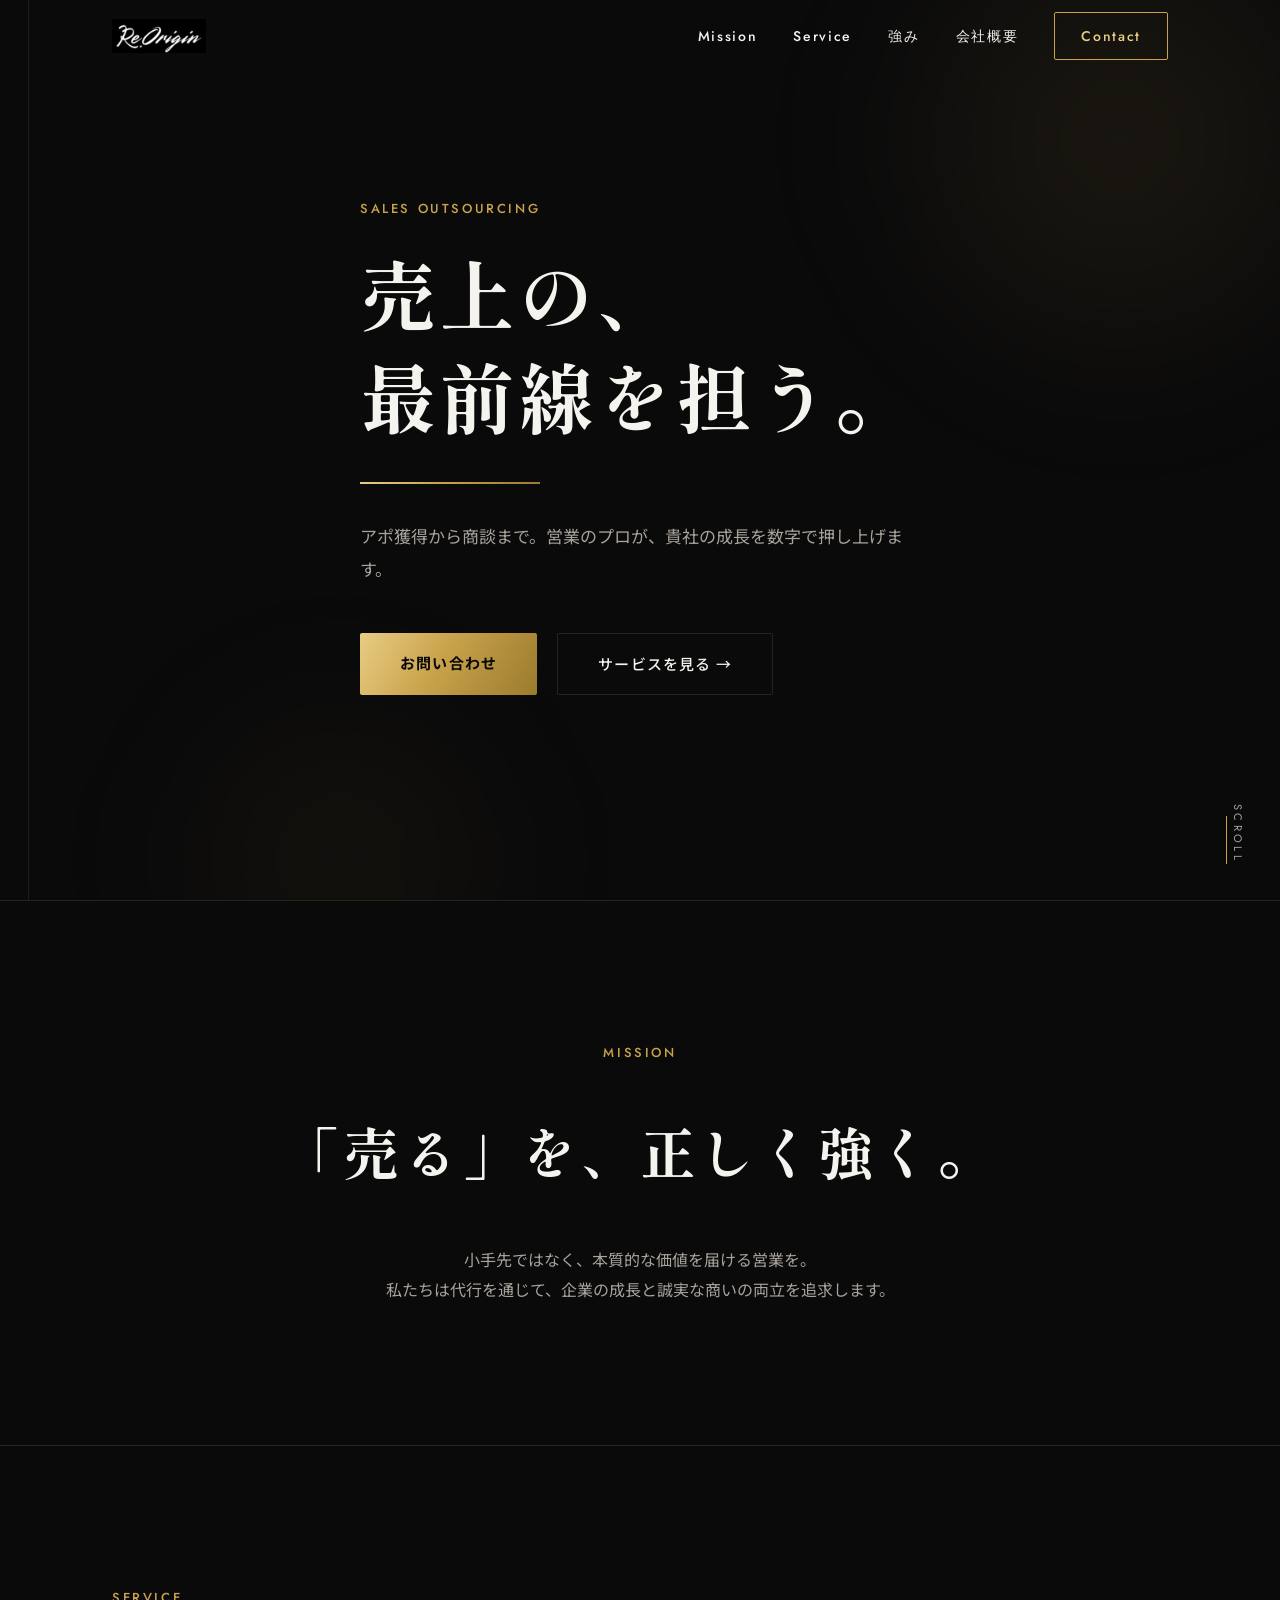
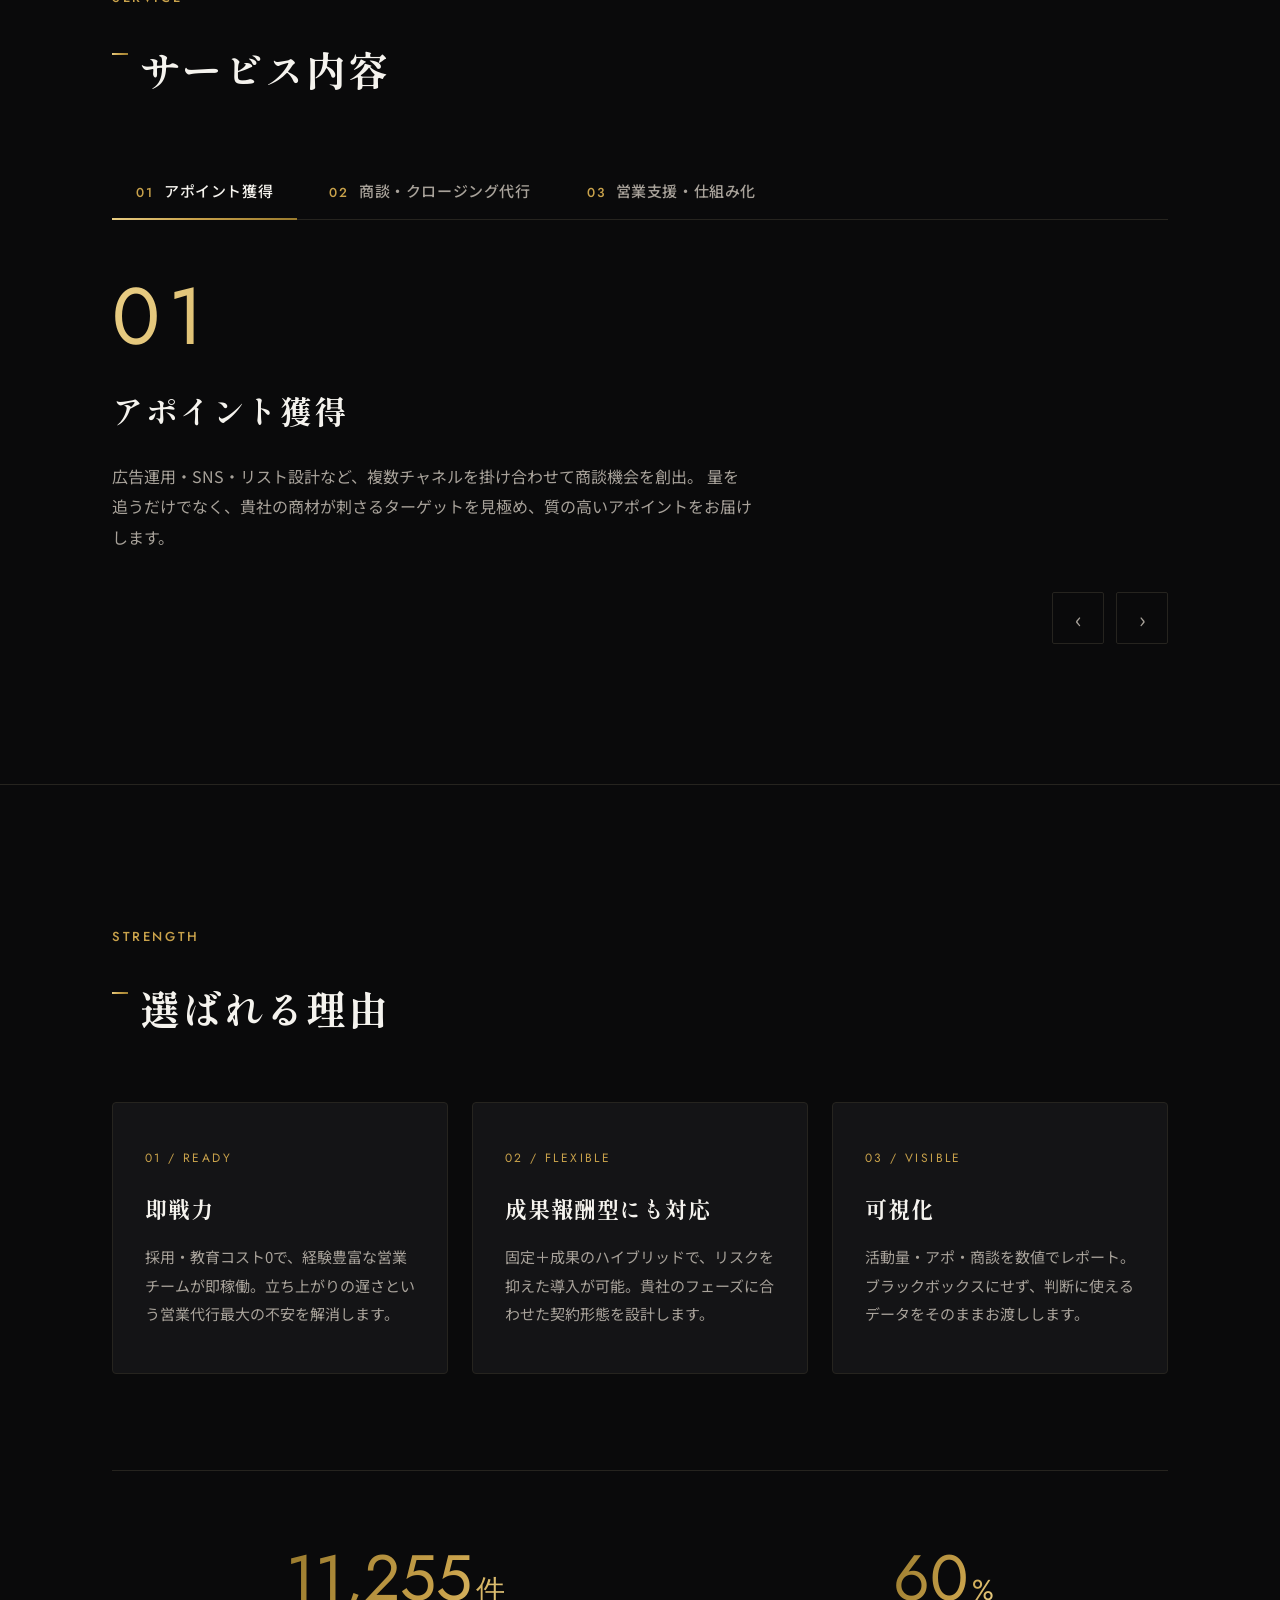
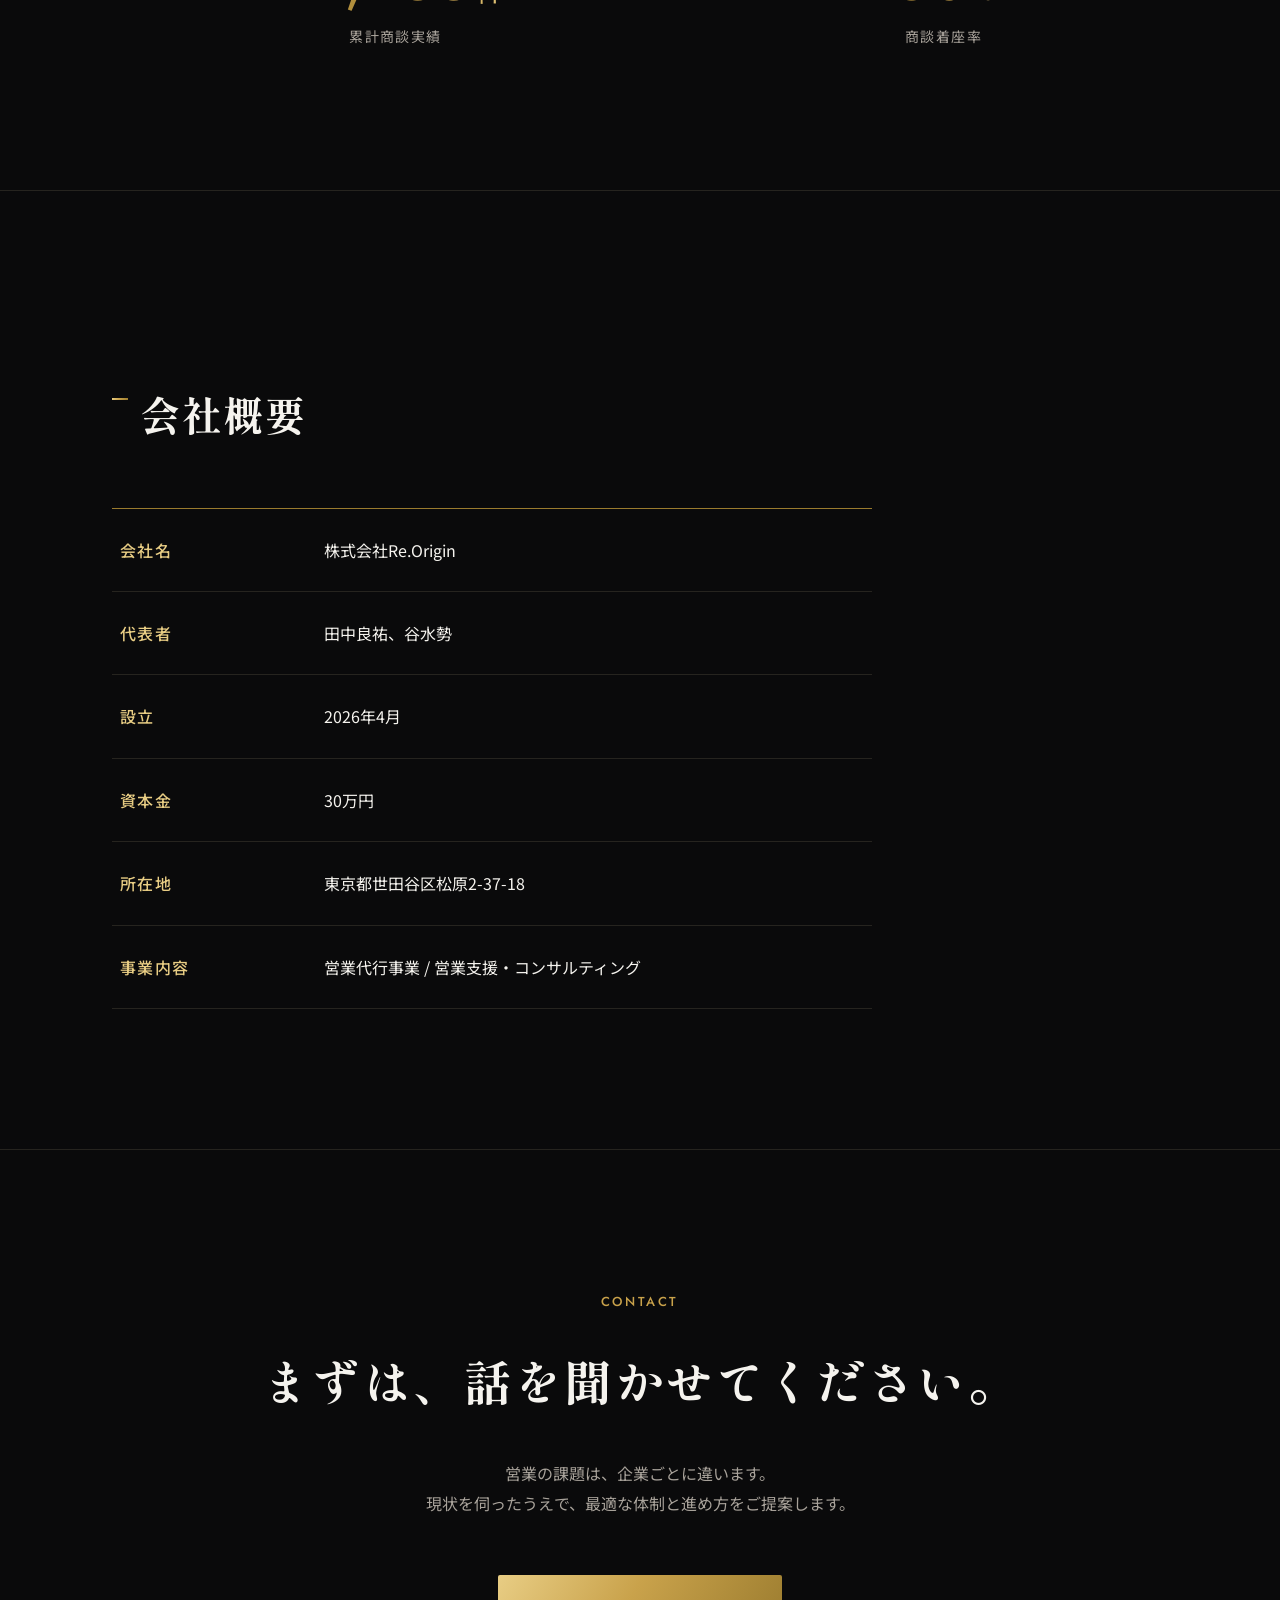
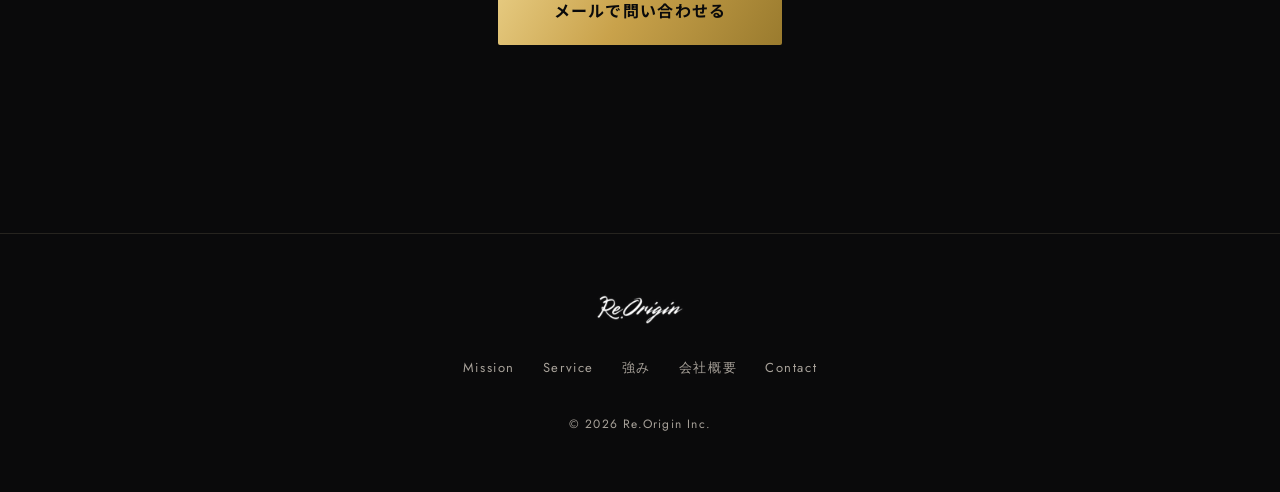
==== index.html @ ec2e5b84 "株式会社Re.Origin コーポレートサイト初回公開 Co-Authored-By: Claude Fable 5 <noreply@anthropic.com>" ====
<!DOCTYPE html>
<html lang="ja">
<head>
  <meta charset="UTF-8">
  <meta name="viewport" content="width=device-width, initial-scale=1.0">
  <title>株式会社Re.Origin｜営業代行・営業支援</title>
  <meta name="description" content="アポ獲得から商談・クロージングまで。営業のプロが貴社の成長を数字で押し上げる営業代行・営業支援サービス。株式会社Re.Origin。">

  <!-- OGP -->
  <meta property="og:type" content="website">
  <meta property="og:title" content="株式会社Re.Origin｜営業代行・営業支援">
  <meta property="og:description" content="アポ獲得から商談・クロージングまで。営業のプロが、貴社の成長を数字で押し上げます。">
  <meta property="og:image" content="assets/ogp.jpg">
  <meta property="og:url" content="https://k1999s1209-rgb.github.io/reorigin-site/">
  <meta name="twitter:card" content="summary_large_image">

  <!-- Google Fonts -->
  <link rel="preconnect" href="https://fonts.googleapis.com">
  <link rel="preconnect" href="https://fonts.gstatic.com" crossorigin>
  <link href="https://fonts.googleapis.com/css2?family=Shippori+Mincho+B1:wght@600;700&family=Noto+Sans+JP:wght@400;500;700&family=Jost:wght@400;500&display=swap" rel="stylesheet">

  <link rel="stylesheet" href="css/style.css">
</head>
<body>

  <!-- シグネチャー：スクロール進捗で伸びるゴールドの縦ライン -->
  <div class="signature-line" aria-hidden="true"><span id="signatureProgress"></span></div>

  <!-- ============ 固定ナビ ============ -->
  <header class="site-nav" id="siteNav">
    <div class="nav-inner">
      <a href="#hero" class="nav-logo">
        <img src="assets/logo.png" alt="株式会社Re.Origin" width="238" height="86">
      </a>

      <nav class="nav-links" id="navLinks" aria-label="メインナビゲーション">
        <a href="#mission">Mission</a>
        <a href="#service">Service</a>
        <a href="#strength">強み</a>
        <a href="#company">会社概要</a>
        <a href="#contact" class="nav-cta">Contact</a>
      </nav>

      <button class="nav-toggle" id="navToggle" aria-label="メニューを開く" aria-expanded="false" aria-controls="navLinks">
        <span></span><span></span><span></span>
      </button>
    </div>
  </header>

  <main>
    <!-- ============ 6-1. ヒーロー ============ -->
    <section class="hero" id="hero">
      <div class="container">
        <p class="eyebrow hero-eyebrow">SALES OUTSOURCING</p>
        <h1 class="hero-title">
          <span class="hero-line"><span>売上の、</span></span>
          <span class="hero-line"><span>最前線を担う。</span></span>
        </h1>
        <div class="hero-underline" aria-hidden="true"></div>
        <p class="hero-sub">アポ獲得から商談まで。営業のプロが、貴社の成長を数字で押し上げます。</p>
        <div class="hero-cta">
          <a href="#contact" class="btn btn-gold">お問い合わせ</a>
          <a href="#service" class="btn btn-ghost">サービスを見る <span class="arrow">→</span></a>
        </div>
      </div>
      <div class="hero-scroll" aria-hidden="true"><span>SCROLL</span></div>
    </section>

    <!-- ============ 6-2. ミッション / ビジョン ============ -->
    <section class="mission section" id="mission">
      <div class="container">
        <p class="eyebrow reveal">MISSION</p>
        <h2 class="mission-statement reveal">「売る」を、正しく強く。</h2>
        <p class="mission-body reveal">
          小手先ではなく、本質的な価値を届ける営業を。<br>
          私たちは代行を通じて、企業の成長と誠実な商いの両立を追求します。
        </p>
      </div>
    </section>

    <!-- ============ 6-3. サービス（クリックスライダー） ============ -->
    <section class="service section" id="service">
      <div class="container">
        <p class="eyebrow reveal">SERVICE</p>
        <h2 class="section-title reveal">サービス内容</h2>

        <div class="slider reveal" id="serviceSlider" tabindex="0" aria-roledescription="carousel" aria-label="サービス一覧">
          <div class="slider-tabs" role="tablist">
            <button class="slider-tab is-active" role="tab" aria-selected="true" data-index="0" id="tab-0" aria-controls="slide-0">
              <span class="tab-num">01</span>アポイント獲得
            </button>
            <button class="slider-tab" role="tab" aria-selected="false" data-index="1" id="tab-1" aria-controls="slide-1">
              <span class="tab-num">02</span>商談・クロージング代行
            </button>
            <button class="slider-tab" role="tab" aria-selected="false" data-index="2" id="tab-2" aria-controls="slide-2">
              <span class="tab-num">03</span>営業支援・仕組み化
            </button>
            <span class="tab-indicator" id="tabIndicator" aria-hidden="true"></span>
          </div>

          <div class="slider-viewport">
            <article class="slide is-active" id="slide-0" role="tabpanel" aria-labelledby="tab-0" data-index="0">
              <p class="slide-num">01</p>
              <h3 class="slide-title">アポイント獲得</h3>
              <p class="slide-body">
                広告運用・SNS・リスト設計など、複数チャネルを掛け合わせて商談機会を創出。
                量を追うだけでなく、貴社の商材が刺さるターゲットを見極め、質の高いアポイントをお届けします。
              </p>
            </article>
            <article class="slide" id="slide-1" role="tabpanel" aria-labelledby="tab-1" data-index="1" hidden>
              <p class="slide-num">02</p>
              <h3 class="slide-title">商談・クロージング代行</h3>
              <p class="slide-body">
                経験豊富な営業が商談の場に立ち、受注まで伴走。
                初回商談から見積・条件交渉・クロージングまで、貴社の看板を背負う覚悟で成果に責任を持ちます。
              </p>
            </article>
            <article class="slide" id="slide-2" role="tabpanel" aria-labelledby="tab-2" data-index="2" hidden>
              <p class="slide-num">03</p>
              <h3 class="slide-title">営業支援・仕組み化</h3>
              <p class="slide-body">
                トークスクリプト・SFA/CRM設計・営業育成まで支援。
                「代行して終わり」ではなく、勝てる営業を貴社の中に残す。仕組み化と内製化までを設計します。
              </p>
            </article>
          </div>

          <div class="slider-arrows">
            <button class="slider-arrow" id="prevSlide" aria-label="前のサービスへ">‹</button>
            <button class="slider-arrow" id="nextSlide" aria-label="次のサービスへ">›</button>
          </div>
        </div>
      </div>
    </section>

    <!-- ============ 6-4. 強み・特徴 ============ -->
    <section class="strength section" id="strength">
      <div class="container">
        <p class="eyebrow reveal">STRENGTH</p>
        <h2 class="section-title reveal">選ばれる理由</h2>

        <div class="strength-cards">
          <article class="strength-card reveal">
            <p class="card-label">01 / READY</p>
            <h3 class="card-title">即戦力</h3>
            <p class="card-body">採用・教育コスト0で、経験豊富な営業チームが即稼働。立ち上がりの遅さという営業代行最大の不安を解消します。</p>
          </article>
          <article class="strength-card reveal">
            <p class="card-label">02 / FLEXIBLE</p>
            <h3 class="card-title">成果報酬型にも対応</h3>
            <p class="card-body">固定＋成果のハイブリッドで、リスクを抑えた導入が可能。貴社のフェーズに合わせた契約形態を設計します。</p>
          </article>
          <article class="strength-card reveal">
            <p class="card-label">03 / VISIBLE</p>
            <h3 class="card-title">可視化</h3>
            <p class="card-body">活動量・アポ・商談を数値でレポート。ブラックボックスにせず、判断に使えるデータをそのままお渡しします。</p>
          </article>
        </div>

        <div class="strength-stats reveal">
          <div class="stat">
            <p class="stat-num"><span class="count" data-count="12000">0</span><span class="stat-unit">件</span></p>
            <p class="stat-label">累計商談実績</p>
          </div>
          <div class="stat">
            <p class="stat-num"><span class="count" data-count="64">0</span><span class="stat-unit">%</span></p>
            <p class="stat-label">商談着座率</p>
          </div>
        </div>
      </div>
    </section>

    <!-- ============ 6-5. 会社概要 ============ -->
    <section class="company section" id="company">
      <div class="container">
        <p class="eyebrow reveal">COMPANY</p>
        <h2 class="section-title reveal">会社概要</h2>

        <dl class="company-table reveal">
          <div class="company-row"><dt>会社名</dt><dd>株式会社Re.Origin</dd></div>
          <div class="company-row"><dt>代表者</dt><dd>田中良祐、谷水勢</dd></div>
          <div class="company-row"><dt>設立</dt><dd>2026年4月</dd></div>
          <div class="company-row"><dt>資本金</dt><dd>30万円</dd></div>
          <div class="company-row"><dt>所在地</dt><dd>東京都世田谷区松原2-37-18</dd></div>
          <div class="company-row"><dt>事業内容</dt><dd>営業代行事業 / 営業支援・コンサルティング</dd></div>
        </dl>
      </div>
    </section>

    <!-- ============ 6-6. お問い合わせ ============ -->
    <section class="contact section" id="contact">
      <div class="container">
        <p class="eyebrow reveal">CONTACT</p>
        <h2 class="contact-title reveal">まずは、話を聞かせてください。</h2>
        <p class="contact-body reveal">
          営業の課題は、企業ごとに違います。<br>
          現状を伺ったうえで、最適な体制と進め方をご提案します。
        </p>
        <div class="contact-cta reveal">
          <a href="mailto:【info@example.com】" class="btn btn-gold btn-large">メールで問い合わせる</a>
        </div>
      </div>
    </section>
  </main>

  <!-- ============ 6-7. フッター ============ -->
  <footer class="site-footer">
    <div class="container footer-inner">
      <p class="footer-logo">
        <img src="assets/logo.png" alt="株式会社Re.Origin" width="238" height="86">
      </p>
      <nav class="footer-links" aria-label="フッターナビゲーション">
        <a href="#mission">Mission</a>
        <a href="#service">Service</a>
        <a href="#strength">強み</a>
        <a href="#company">会社概要</a>
        <a href="#contact">Contact</a>
      </nav>
      <p class="footer-copy">© 2026 Re.Origin Inc.</p>
    </div>
  </footer>

  <script src="js/script.js"></script>
</body>
</html>
---- css/style.css ----
/* =============================================
   営業代行会社 コーポレートサイト
   ブラック × ゴールド（高級・信頼）
   ============================================= */

/* ---------- デザイントークン ---------- */
:root{
  --bg:        #0A0A0B;  /* 基調の黒（やや暖色） */
  --surface:   #141416;  /* カード・セクション差 */
  --line:      #26241F;  /* 罫線・境界 */
  --gold:      #C9A24B;  /* 主役のゴールド（真鍮寄り） */
  --gold-hi:   #E8CD84;  /* ハイライト */
  --gold-deep: #9A7B2E;  /* 陰・グラデ下端 */
  --text:      #F5F3EE;  /* 本文（暖色オフホワイト） */
  --muted:     #A8A29A;  /* 補足テキスト */
  --gold-grad: linear-gradient(120deg,#E8CD84,#C9A24B 45%,#9A7B2E);

  --font-serif: "Shippori Mincho B1", serif;
  --font-sans:  "Noto Sans JP", sans-serif;
  --font-en:    "Jost", sans-serif;

  --container: 1120px;
  --nav-height: 72px;
}

/* ---------- リセット / ベース ---------- */
*,
*::before,
*::after{ box-sizing: border-box; margin: 0; padding: 0; }

html{ scroll-behavior: smooth; scroll-padding-top: var(--nav-height); }

body{
  background: var(--bg);
  color: var(--text);
  font-family: var(--font-sans);
  font-size: 16px;
  line-height: 1.9;
  -webkit-font-smoothing: antialiased;
  overflow-x: hidden;
}

img{ max-width: 100%; display: block; }
a{ color: inherit; text-decoration: none; }
button{ font: inherit; color: inherit; background: none; border: none; cursor: pointer; }

:focus-visible{
  outline: 2px solid var(--gold-hi);
  outline-offset: 3px;
}

.container{
  max-width: var(--container);
  margin: 0 auto;
  padding: 0 32px;
}

.section{ padding: 140px 0; }

/* ---------- 共通パーツ ---------- */
.eyebrow{
  font-family: var(--font-en);
  font-weight: 500;
  font-size: 13px;
  letter-spacing: 0.2em;
  text-transform: uppercase;
  color: var(--gold);
  margin-bottom: 20px;
}

.section-title{
  font-family: var(--font-serif);
  font-weight: 700;
  font-size: clamp(28px, 4vw, 40px);
  letter-spacing: 0.04em;
  margin-bottom: 56px;
  position: relative;
  padding-left: 28px;
}
.section-title::before{
  content: "";
  position: absolute;
  left: 0;
  top: 0.55em;
  width: 16px;
  height: 2px;
  background: var(--gold-grad);
  transform: scaleX(0);
  transform-origin: left;
  transition: transform .7s cubic-bezier(.22,.8,.3,1) .35s;
}
.section-title.in-view::before{ transform: scaleX(1); }

.btn{
  display: inline-block;
  font-family: var(--font-sans);
  font-weight: 500;
  font-size: 15px;
  letter-spacing: 0.08em;
  padding: 16px 40px;
  border-radius: 2px;
  transition: opacity .3s ease, box-shadow .3s ease, background-color .3s ease, color .3s ease;
  min-height: 44px;
}
.btn-gold{
  background: var(--gold-grad);
  color: #0A0A0B;
  font-weight: 700;
  position: relative;
  overflow: hidden;
}
.btn-gold:hover{
  box-shadow: 0 0 24px rgba(201,162,75,.35);
}
/* ホバーで光が走るシーン（sheen） */
.btn-gold::after{
  content: "";
  position: absolute;
  top: 0;
  left: -70%;
  width: 45%;
  height: 100%;
  background: linear-gradient(100deg, transparent, rgba(255,255,255,.5), transparent);
  transform: skewX(-20deg);
  transition: left .55s ease;
}
.btn-gold:hover::after{ left: 130%; }
.btn-ghost{
  border: 1px solid var(--line);
  color: var(--text);
  position: relative;
}
.btn-ghost:hover{
  border-color: var(--gold);
  color: var(--gold-hi);
}
.btn-ghost .arrow{
  display: inline-block;
  transition: transform .3s ease;
}
.btn-ghost:hover .arrow{ transform: translateX(4px); }
.btn-large{ padding: 20px 56px; font-size: 16px; }

/* ---------- シグネチャー縦ライン ---------- */
.signature-line{
  position: fixed;
  top: 0;
  left: 28px;
  width: 1px;
  height: 100vh;
  background: rgba(201,162,75,.12);
  z-index: 50;
  pointer-events: none;
}
.signature-line span{
  display: block;
  width: 100%;
  height: 100%;
  background: var(--gold-grad);
  transform-origin: top;
  transform: scaleY(0);
}

/* ---------- 固定ナビ ---------- */
.site-nav{
  position: fixed;
  top: 0;
  left: 0;
  right: 0;
  z-index: 100;
  transition: background-color .35s ease, backdrop-filter .35s ease, border-color .35s ease;
  border-bottom: 1px solid transparent;
}
.site-nav.is-scrolled{
  background: rgba(10,10,11,.82);
  -webkit-backdrop-filter: blur(12px);
  backdrop-filter: blur(12px);
  border-bottom-color: var(--line);
}
.nav-inner{
  max-width: var(--container);
  margin: 0 auto;
  padding: 0 32px;
  height: var(--nav-height);
  display: flex;
  align-items: center;
  justify-content: space-between;
}
.nav-logo{
  display: flex;
  align-items: center;
}
/* ロゴ画像（黒文字×白地）を反転し、黒地に白ロゴとして溶け込ませる */
.nav-logo img,
.footer-logo img{
  height: 34px;
  width: auto;
  filter: invert(1);
  mix-blend-mode: screen;
  transition: opacity .3s ease;
}
.nav-logo:hover img{ opacity: .8; }
.nav-links{
  display: flex;
  align-items: center;
  gap: 36px;
}
.nav-links a{
  font-family: var(--font-en);
  font-weight: 500;
  font-size: 14px;
  letter-spacing: 0.12em;
  position: relative;
  padding: 6px 0;
}
.nav-links a:not(.nav-cta)::after{
  content: "";
  position: absolute;
  left: 0;
  bottom: 0;
  width: 100%;
  height: 1px;
  background: var(--gold-grad);
  transform: scaleX(0);
  transform-origin: left;
  transition: transform .3s ease;
}
.nav-links a:not(.nav-cta):hover::after{ transform: scaleX(1); }
.nav-cta{
  border: 1px solid var(--gold);
  color: var(--gold-hi);
  padding: 10px 26px !important;
  border-radius: 2px;
  transition: background-color .3s ease, color .3s ease;
}
.nav-cta:hover{
  background: var(--gold);
  color: #0A0A0B;
}

/* ハンバーガー */
.nav-toggle{
  display: none;
  flex-direction: column;
  justify-content: center;
  gap: 6px;
  width: 44px;
  height: 44px;
  padding: 10px;
}
.nav-toggle span{
  display: block;
  width: 100%;
  height: 1.5px;
  background: var(--text);
  transition: transform .3s ease, opacity .3s ease;
}
.nav-toggle.is-open span:nth-child(1){ transform: translateY(7.5px) rotate(45deg); }
.nav-toggle.is-open span:nth-child(2){ opacity: 0; }
.nav-toggle.is-open span:nth-child(3){ transform: translateY(-7.5px) rotate(-45deg); }

/* ---------- ヒーロー ---------- */
.hero{
  min-height: 100vh;
  display: flex;
  align-items: center;
  position: relative;
  padding: var(--nav-height) 0 80px;
  overflow: hidden;
}
/* 背景にゆっくり漂うゴールドの光暈（アンビエント） */
.hero::before,
.hero::after{
  content: "";
  position: absolute;
  border-radius: 50%;
  pointer-events: none;
  filter: blur(60px);
}
.hero::before{
  width: 640px;
  height: 640px;
  top: -180px;
  right: -160px;
  background: radial-gradient(circle, rgba(201,162,75,.10), transparent 65%);
  animation: driftA 16s ease-in-out infinite alternate;
}
.hero::after{
  width: 480px;
  height: 480px;
  bottom: -200px;
  left: 8%;
  background: radial-gradient(circle, rgba(154,123,46,.08), transparent 65%);
  animation: driftB 20s ease-in-out infinite alternate;
}
@keyframes driftA{
  from{ transform: translate(0, 0) scale(1); }
  to{ transform: translate(-90px, 70px) scale(1.15); }
}
@keyframes driftB{
  from{ transform: translate(0, 0) scale(1); }
  to{ transform: translate(70px, -50px) scale(1.1); }
}
.hero .container{ position: relative; z-index: 1; }
.hero-eyebrow{
  opacity: 0;
  animation: fadeUp .8s ease .2s forwards;
}
.hero-title{
  font-family: var(--font-serif);
  font-weight: 700;
  font-size: clamp(40px, 7.5vw, 76px);
  line-height: 1.35;
  letter-spacing: 0.04em;
}
.hero-line{
  display: block;
  overflow: hidden;
}
.hero-line span{
  display: block;
  transform: translateY(110%);
  animation: riseIn .9s cubic-bezier(.22,.8,.3,1) forwards;
}
.hero-line:nth-child(1) span{ animation-delay: .4s; }
.hero-line:nth-child(2) span{ animation-delay: .55s; }

.hero-underline{
  width: 180px;
  height: 2px;
  background: var(--gold-grad);
  margin: 36px 0;
  transform: scaleX(0);
  transform-origin: left;
  animation: drawLine 1s cubic-bezier(.22,.8,.3,1) 1.1s forwards;
}
.hero-sub{
  color: var(--muted);
  font-size: 17px;
  max-width: 560px;
  opacity: 0;
  animation: fadeUp .8s ease 1.3s forwards;
}
.hero-cta{
  display: flex;
  flex-wrap: wrap;
  gap: 20px;
  margin-top: 48px;
  opacity: 0;
  animation: fadeUp .8s ease 1.5s forwards;
}
.hero-scroll{
  position: absolute;
  bottom: 36px;
  right: 32px;
  font-family: var(--font-en);
  font-size: 11px;
  letter-spacing: 0.3em;
  color: var(--muted);
  writing-mode: vertical-rl;
}
.hero-scroll::after{
  content: "";
  display: block;
  width: 1px;
  height: 48px;
  background: var(--gold);
  margin: 12px auto 0;
  animation: scrollPulse 2s ease infinite;
}

@keyframes fadeUp{
  from{ opacity: 0; transform: translateY(20px); }
  to{ opacity: 1; transform: translateY(0); }
}
@keyframes riseIn{
  to{ transform: translateY(0); }
}
@keyframes drawLine{
  to{ transform: scaleX(1); }
}
@keyframes scrollPulse{
  0%{ transform: scaleY(0); transform-origin: top; }
  50%{ transform: scaleY(1); transform-origin: top; }
  51%{ transform-origin: bottom; }
  100%{ transform: scaleY(0); transform-origin: bottom; }
}

/* ---------- スクロールリビール ---------- */
.reveal{
  opacity: 0;
  transform: translateY(28px);
  transition: opacity .8s ease, transform .8s cubic-bezier(.22,.8,.3,1);
  transition-delay: var(--stagger, 0s);
}
.reveal.in-view{
  opacity: 1;
  transform: translateY(0);
}

/* ---------- ミッション ---------- */
.mission{
  border-top: 1px solid var(--line);
  text-align: center;
}
.mission .eyebrow{ margin-bottom: 32px; }
.mission-statement{
  font-family: var(--font-serif);
  font-weight: 700;
  font-size: clamp(32px, 5.5vw, 56px);
  letter-spacing: 0.06em;
  margin-bottom: 40px;
}
.mission-body{
  color: var(--muted);
  font-size: 16px;
  max-width: 640px;
  margin: 0 auto;
}

/* ---------- サービス（スライダー） ---------- */
.service{
  border-top: 1px solid var(--line);
}
.slider{ position: relative; }
.slider:focus-visible{ outline-offset: 8px; }

.slider-tabs{
  display: flex;
  gap: 8px;
  position: relative;
  border-bottom: 1px solid var(--line);
}
.slider-tab{
  font-family: var(--font-sans);
  font-weight: 500;
  font-size: 15px;
  letter-spacing: 0.04em;
  color: var(--muted);
  padding: 14px 24px;
  min-height: 44px;
  transition: color .3s ease;
  white-space: nowrap;
}
.slider-tab .tab-num{
  font-family: var(--font-en);
  font-size: 13px;
  letter-spacing: 0.15em;
  color: var(--gold);
  margin-right: 10px;
}
.slider-tab.is-active{ color: var(--text); }
.slider-tab:hover{ color: var(--gold-hi); }

.tab-indicator{
  position: absolute;
  bottom: -1px;
  left: 0;
  height: 2px;
  width: 100px;
  background: var(--gold-grad);
  transition: transform .4s cubic-bezier(.22,.8,.3,1), width .4s cubic-bezier(.22,.8,.3,1);
}

.slider-viewport{
  position: relative;
  overflow: hidden;
  margin-top: 56px;
  min-height: 260px;
}
.slide{
  position: absolute;
  inset: 0;
  opacity: 0;
  transform: translateX(40px);
  transition: opacity .4s ease, transform .4s ease;
  pointer-events: none;
}
.slide.is-active{
  position: relative;
  opacity: 1;
  transform: translateX(0);
  pointer-events: auto;
}
.slide.is-leaving-left{ transform: translateX(-40px); }

.slide-num{
  font-family: var(--font-en);
  font-size: clamp(48px, 8vw, 80px);
  font-weight: 400;
  letter-spacing: 0.1em;
  line-height: 1;
  background: var(--gold-grad);
  -webkit-background-clip: text;
  background-clip: text;
  -webkit-text-fill-color: transparent;
  color: transparent;
  margin-bottom: 24px;
}
.slide-title{
  font-family: var(--font-serif);
  font-weight: 700;
  font-size: clamp(24px, 3.4vw, 32px);
  letter-spacing: 0.05em;
  margin-bottom: 20px;
}
.slide-body{
  color: var(--muted);
  max-width: 640px;
}

.slider-arrows{
  display: flex;
  justify-content: flex-end;
  gap: 12px;
  margin-top: 40px;
}
.slider-arrow{
  width: 52px;
  height: 52px;
  border: 1px solid var(--line);
  border-radius: 2px;
  font-size: 22px;
  line-height: 1;
  color: var(--muted);
  transition: border-color .3s ease, color .3s ease, box-shadow .3s ease;
  display: flex;
  align-items: center;
  justify-content: center;
}
.slider-arrow:hover{
  border-color: var(--gold);
  color: var(--gold-hi);
  box-shadow: 0 0 16px rgba(201,162,75,.2);
}

/* ---------- 強み ---------- */
.strength{
  border-top: 1px solid var(--line);
}
.strength-cards{
  display: grid;
  grid-template-columns: repeat(3, 1fr);
  gap: 24px;
}
.strength-card{
  background: var(--surface);
  border: 1px solid var(--line);
  border-radius: 4px;
  padding: 44px 32px;
  position: relative;
  overflow: hidden;
  transition: border-color .4s ease, opacity .8s ease, transform .5s cubic-bezier(.22,.8,.3,1), box-shadow .5s ease;
}
.strength-card:hover{
  border-color: var(--gold-deep);
  transform: translateY(-6px);
  box-shadow: 0 16px 40px rgba(0,0,0,.45);
}
/* カーソルに追従するゴールドの光（JSが --mx / --my を更新） */
.strength-card::before{
  content: "";
  position: absolute;
  inset: 0;
  background: radial-gradient(360px circle at var(--mx, 50%) var(--my, 50%), rgba(201,162,75,.10), transparent 60%);
  opacity: 0;
  transition: opacity .4s ease;
  pointer-events: none;
}
.strength-card:hover::before{ opacity: 1; }
.strength-card > *{ position: relative; }
.card-label{
  font-family: var(--font-en);
  font-size: 12px;
  letter-spacing: 0.2em;
  color: var(--gold);
  margin-bottom: 18px;
}
.card-title{
  font-family: var(--font-serif);
  font-weight: 700;
  font-size: 22px;
  letter-spacing: 0.04em;
  margin-bottom: 14px;
}
.card-body{
  color: var(--muted);
  font-size: 15px;
}

.strength-stats{
  display: flex;
  justify-content: space-around;
  flex-wrap: wrap;
  gap: 40px;
  margin-top: 96px;
  padding-top: 72px;
  border-top: 1px solid var(--line);
}
.stat{ text-align: center; }
.stat-num{
  font-family: var(--font-en);
  font-size: clamp(44px, 6vw, 64px);
  font-weight: 400;
  line-height: 1.1;
  background: linear-gradient(110deg, #9A7B2E, #C9A24B 35%, #E8CD84 50%, #C9A24B 65%, #9A7B2E);
  background-size: 220% auto;
  -webkit-background-clip: text;
  background-clip: text;
  -webkit-text-fill-color: transparent;
  color: transparent;
  animation: shimmer 6s linear infinite;
}
@keyframes shimmer{
  from{ background-position: 220% center; }
  to{ background-position: -20% center; }
}
.stat-unit{ font-size: 0.45em; margin-left: 4px; }
.stat-label{
  color: var(--muted);
  font-size: 14px;
  letter-spacing: 0.1em;
  margin-top: 10px;
}

/* ---------- 会社概要 ---------- */
.company{
  border-top: 1px solid var(--line);
}
.company-table{
  max-width: 760px;
}
.company-row{
  display: grid;
  grid-template-columns: 180px 1fr;
  gap: 24px;
  padding: 26px 8px;
  border-bottom: 1px solid var(--line);
}
.company-row:first-child{ border-top: 1px solid var(--gold-deep); }
.company-row dt{
  font-weight: 500;
  color: var(--gold-hi);
  letter-spacing: 0.08em;
}
.company-row dd{ color: var(--text); }

/* ---------- お問い合わせ ---------- */
.contact{
  border-top: 1px solid var(--line);
  text-align: center;
  padding-bottom: 180px;
}
.contact-title{
  font-family: var(--font-serif);
  font-weight: 700;
  font-size: clamp(28px, 5vw, 48px);
  letter-spacing: 0.05em;
  margin-bottom: 32px;
}
.contact-body{
  color: var(--muted);
  margin-bottom: 56px;
}

/* ---------- フッター ---------- */
.site-footer{
  border-top: 1px solid var(--line);
  padding: 56px 0;
}
.footer-inner{
  display: flex;
  flex-direction: column;
  align-items: center;
  gap: 28px;
}
.footer-logo{
  font-family: var(--font-serif);
  font-weight: 700;
  font-size: 17px;
  letter-spacing: 0.06em;
}
.footer-links{
  display: flex;
  flex-wrap: wrap;
  justify-content: center;
  gap: 28px;
}
.footer-links a{
  font-family: var(--font-en);
  font-size: 13px;
  letter-spacing: 0.12em;
  color: var(--muted);
  transition: color .3s ease;
  padding: 4px 0;
}
.footer-links a:hover{ color: var(--gold-hi); }
.footer-copy{
  font-family: var(--font-en);
  font-size: 12px;
  letter-spacing: 0.1em;
  color: var(--muted);
}

/* =============================================
   レスポンシブ
   ============================================= */

/* タブレット */
@media (max-width: 1024px){
  .section{ padding: 110px 0; }
  .signature-line{ left: 16px; }
  .strength-cards{ grid-template-columns: repeat(2, 1fr); }
}

/* スマートフォン */
@media (max-width: 640px){
  body{ font-size: 15px; }
  .container{ padding: 0 24px; }
  .section{ padding: 88px 0; }
  .signature-line{ display: none; }

  /* ナビ → ハンバーガー */
  .nav-toggle{ display: flex; }
  .nav-links{
    position: fixed;
    top: var(--nav-height);
    left: 0;
    right: 0;
    flex-direction: column;
    align-items: flex-start;
    gap: 0;
    background: rgba(10,10,11,.96);
    -webkit-backdrop-filter: blur(12px);
    backdrop-filter: blur(12px);
    border-bottom: 1px solid var(--line);
    padding: 12px 24px 28px;
    transform: translateY(-12px);
    opacity: 0;
    visibility: hidden;
    transition: opacity .3s ease, transform .3s ease, visibility .3s;
  }
  .nav-links.is-open{
    opacity: 1;
    visibility: visible;
    transform: translateY(0);
  }
  .nav-links a{
    width: 100%;
    padding: 16px 0;
    font-size: 15px;
  }
  .nav-cta{
    margin-top: 12px;
    text-align: center;
    padding: 14px 26px !important;
  }

  .hero{ min-height: 92svh; }
  .hero-cta{ flex-direction: column; align-items: stretch; }
  .hero-cta .btn{ text-align: center; }
  .hero-scroll{ display: none; }

  .slider-tabs{
    overflow-x: auto;
    -webkit-overflow-scrolling: touch;
    scrollbar-width: none;
  }
  .slider-tabs::-webkit-scrollbar{ display: none; }
  .slider-tab{ padding: 14px 16px; font-size: 14px; }
  .slider-viewport{ min-height: 340px; }

  .strength-cards{ grid-template-columns: 1fr; }
  .strength-stats{ gap: 32px; margin-top: 64px; padding-top: 48px; }

  .company-row{
    grid-template-columns: 1fr;
    gap: 6px;
    padding: 20px 4px;
  }
}

/* =============================================
   アクセシビリティ：モーション低減
   ============================================= */
@media (prefers-reduced-motion: reduce){
  *,
  *::before,
  *::after{
    animation-duration: .01ms !important;
    animation-iteration-count: 1 !important;
    transition-duration: .01ms !important;
    scroll-behavior: auto !important;
  }
  html{ scroll-behavior: auto; }
  .reveal,
  .hero-eyebrow,
  .hero-sub,
  .hero-cta{ opacity: 1; transform: none; }
  .hero-line span{ transform: none; animation: none; }
  .hero-underline{ transform: scaleX(1); animation: none; }
  .signature-line{ display: none; }
}
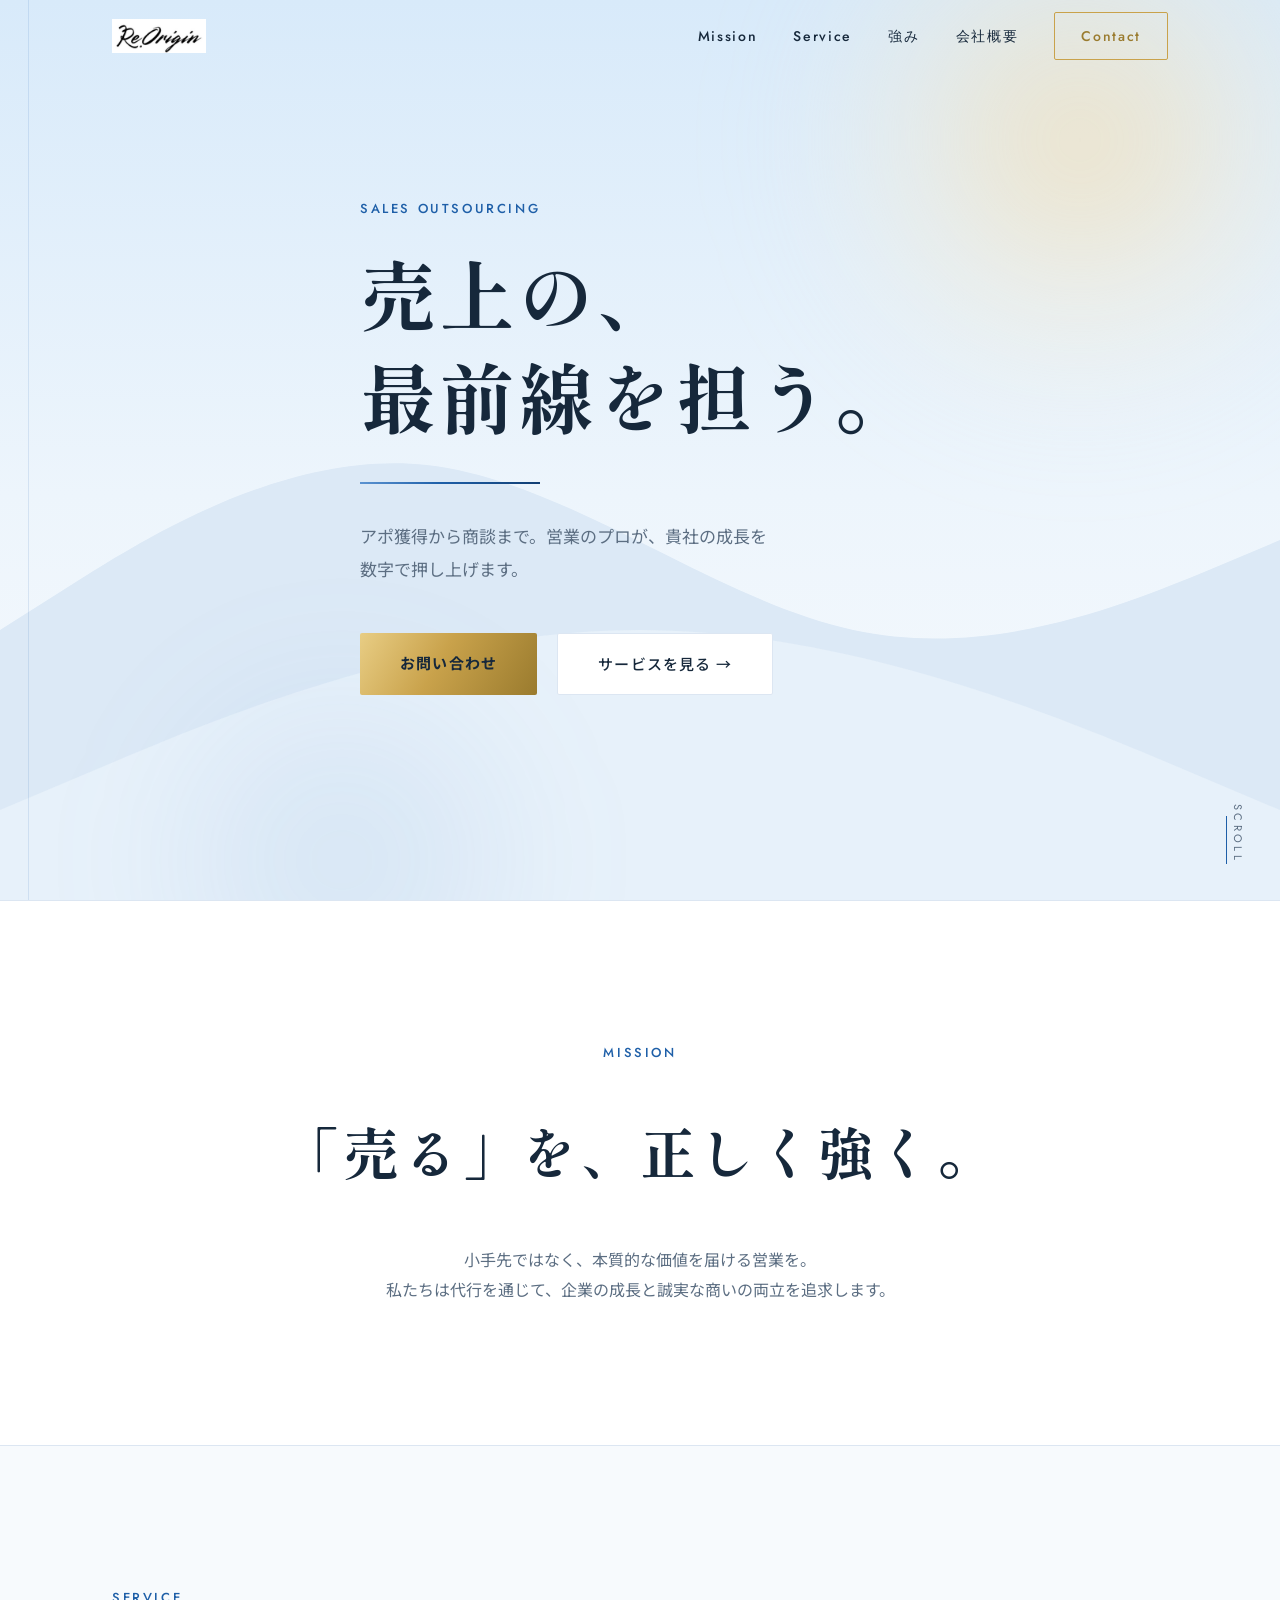
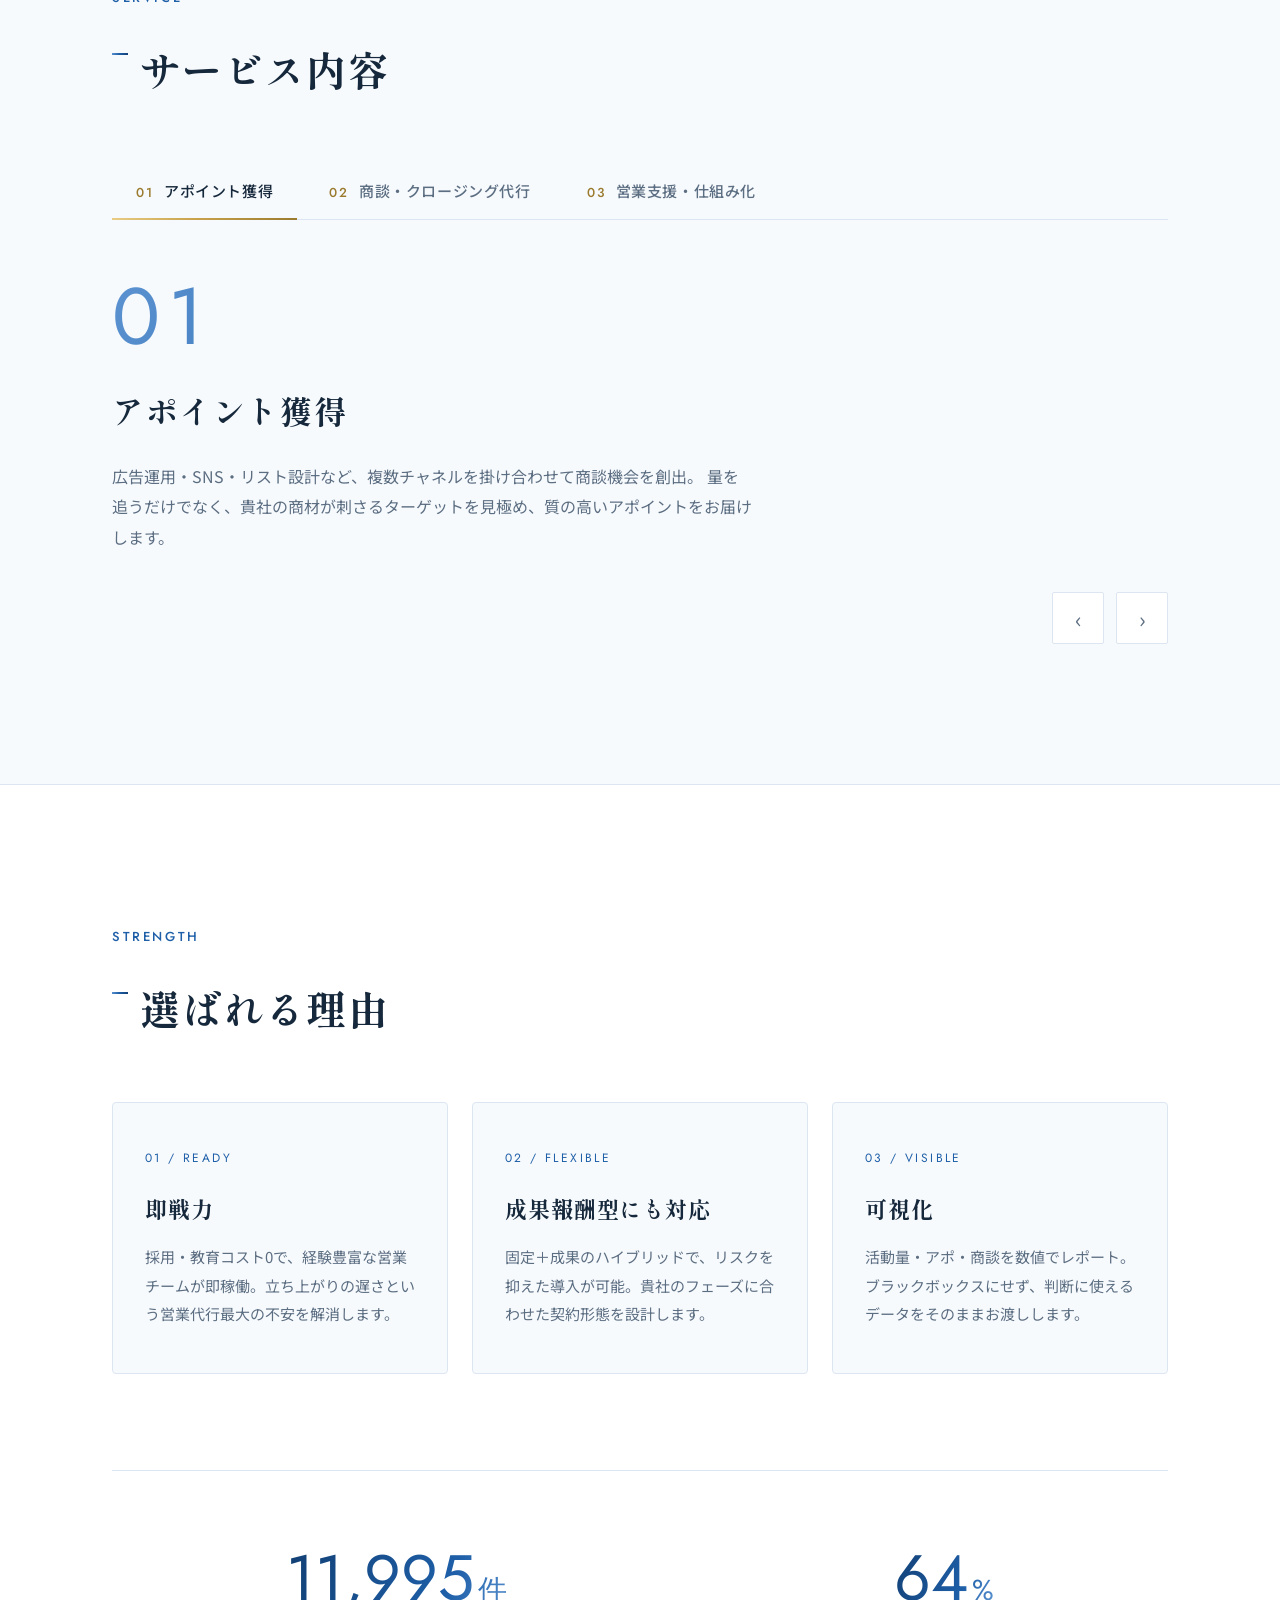
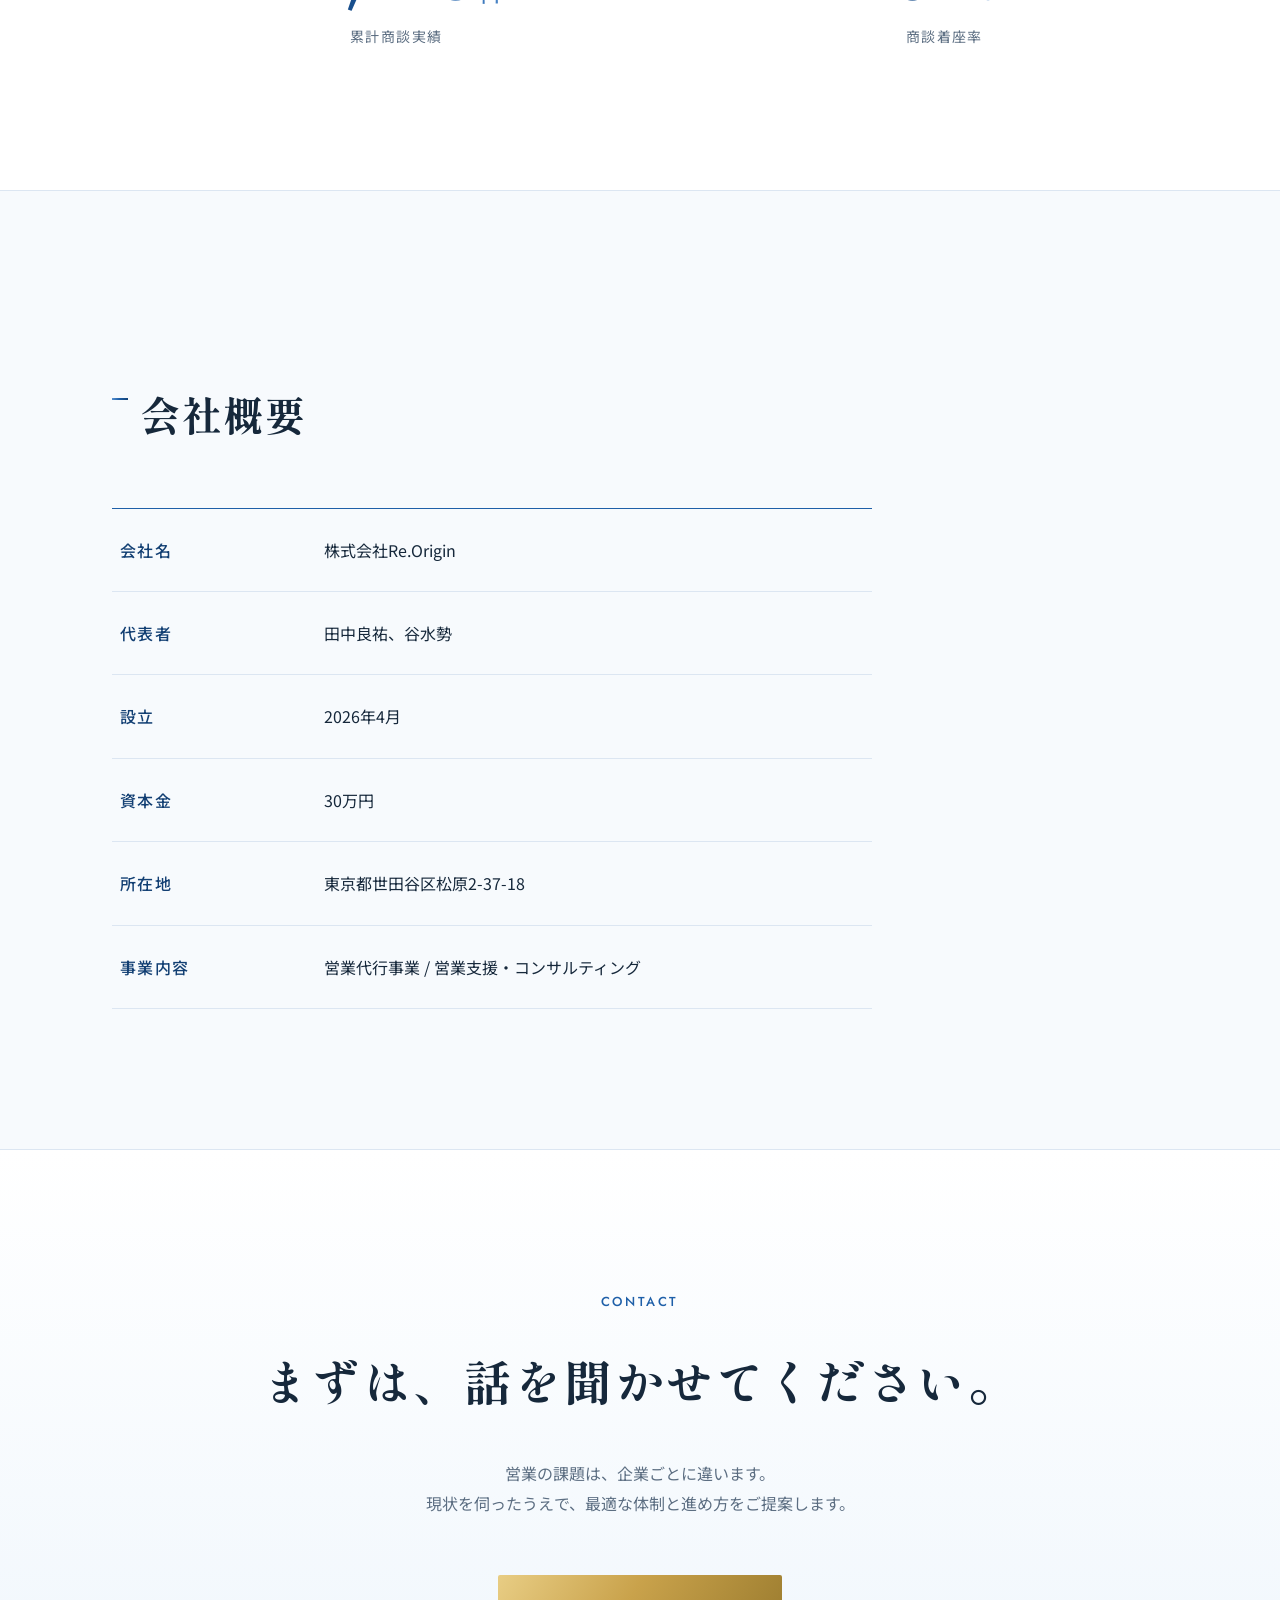
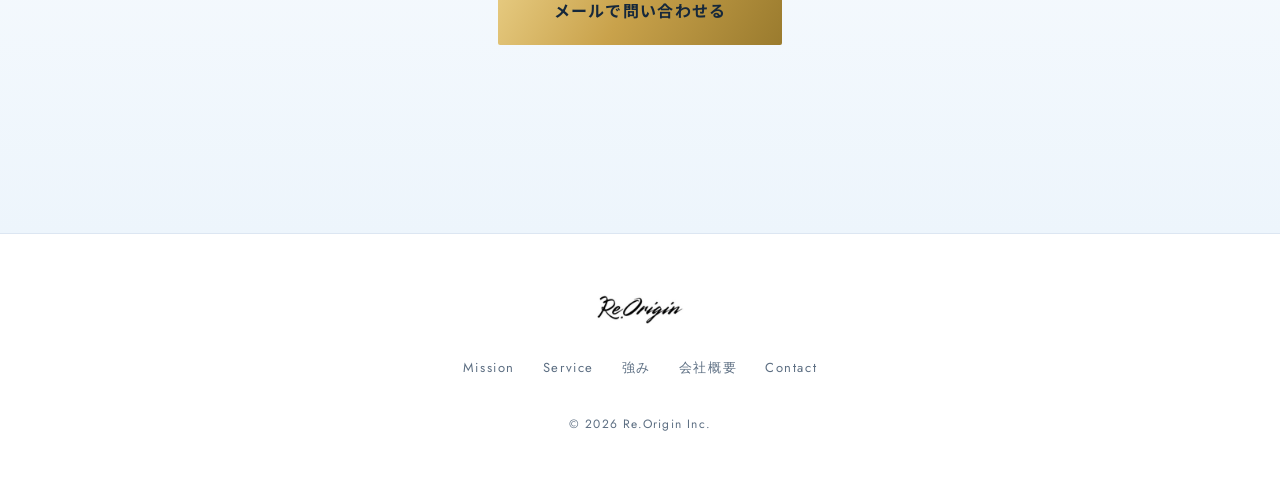
==== commit 64e7a14e: "デザイン刷新: 白×青基調へ全面変更(クリック要素は金)＋青空と太陽の背景＋スマホ改行を文節単位に修正 Co-Authored-By: Claude Opus 4.8 <noreply@anthrop" ====
--- a/index.html
+++ b/index.html
@@ -3,6 +3,7 @@
 <head>
   <meta charset="UTF-8">
   <meta name="viewport" content="width=device-width, initial-scale=1.0">
+  <meta name="theme-color" content="#F7FAFD">
   <title>株式会社Re.Origin｜営業代行・営業支援</title>
   <meta name="description" content="アポ獲得から商談・クロージングまで。営業のプロが貴社の成長を数字で押し上げる営業代行・営業支援サービス。株式会社Re.Origin。">
 
@@ -57,7 +58,7 @@
           <span class="hero-line"><span>最前線を担う。</span></span>
         </h1>
         <div class="hero-underline" aria-hidden="true"></div>
-        <p class="hero-sub">アポ獲得から商談まで。営業のプロが、貴社の成長を数字で押し上げます。</p>
+        <p class="hero-sub"><span class="u-phrase">アポ獲得から商談まで。</span><span class="u-phrase">営業のプロが、</span><span class="u-phrase">貴社の成長を</span><span class="u-phrase">数字で押し上げます。</span></p>
         <div class="hero-cta">
           <a href="#contact" class="btn btn-gold">お問い合わせ</a>
           <a href="#service" class="btn btn-ghost">サービスを見る <span class="arrow">→</span></a>
@@ -70,10 +71,10 @@
     <section class="mission section" id="mission">
       <div class="container">
         <p class="eyebrow reveal">MISSION</p>
-        <h2 class="mission-statement reveal">「売る」を、正しく強く。</h2>
+        <h2 class="mission-statement reveal"><span class="u-phrase">「売る」を、</span><span class="u-phrase">正しく強く。</span></h2>
         <p class="mission-body reveal">
-          小手先ではなく、本質的な価値を届ける営業を。<br>
-          私たちは代行を通じて、企業の成長と誠実な商いの両立を追求します。
+          <span class="u-phrase">小手先ではなく、</span><span class="u-phrase">本質的な価値を届ける営業を。</span><br class="pc-only">
+          <span class="u-phrase">私たちは代行を通じて、</span><span class="u-phrase">企業の成長と</span><span class="u-phrase">誠実な商いの両立を</span><span class="u-phrase">追求します。</span>
         </p>
       </div>
     </section>
@@ -191,10 +192,10 @@
     <section class="contact section" id="contact">
       <div class="container">
         <p class="eyebrow reveal">CONTACT</p>
-        <h2 class="contact-title reveal">まずは、話を聞かせてください。</h2>
+        <h2 class="contact-title reveal"><span class="u-phrase">まずは、</span><span class="u-phrase">話を聞かせてください。</span></h2>
         <p class="contact-body reveal">
-          営業の課題は、企業ごとに違います。<br>
-          現状を伺ったうえで、最適な体制と進め方をご提案します。
+          <span class="u-phrase">営業の課題は、</span><span class="u-phrase">企業ごとに違います。</span><br class="pc-only">
+          <span class="u-phrase">現状を伺ったうえで、</span><span class="u-phrase">最適な体制と</span><span class="u-phrase">進め方をご提案します。</span>
         </p>
         <div class="contact-cta reveal">
           <a href="mailto:【info@example.com】" class="btn btn-gold btn-large">メールで問い合わせる</a>
--- a/css/style.css
+++ b/css/style.css
@@ -1,18 +1,24 @@
 /* =============================================
    営業代行会社 コーポレートサイト
-   ブラック × ゴールド（高級・信頼）
+   ホワイト × ブルー（清潔・信頼）＋クリック要素はゴールド
    ============================================= */
 
 /* ---------- デザイントークン ---------- */
 :root{
-  --bg:        #0A0A0B;  /* 基調の黒（やや暖色） */
-  --surface:   #141416;  /* カード・セクション差 */
-  --line:      #26241F;  /* 罫線・境界 */
-  --gold:      #C9A24B;  /* 主役のゴールド（真鍮寄り） */
-  --gold-hi:   #E8CD84;  /* ハイライト */
-  --gold-deep: #9A7B2E;  /* 陰・グラデ下端 */
-  --text:      #F5F3EE;  /* 本文（暖色オフホワイト） */
-  --muted:     #A8A29A;  /* 補足テキスト */
+  --bg:        #F7FAFD;  /* 基調の白（わずかに青み） */
+  --surface:   #FFFFFF;  /* カード・セクション差 */
+  --line:      #DCE6F2;  /* 罫線・境界 */
+  --blue:      #1E5FA8;  /* 主役のブルー（コーポレート） */
+  --blue-hi:   #5C93D1;  /* ハイライト */
+  --blue-deep: #123F73;  /* 陰・グラデ下端 */
+  --text:      #16283B;  /* 本文（濃紺） */
+  --muted:     #5C6E82;  /* 補足テキスト */
+  --blue-grad: linear-gradient(120deg,#5C93D1,#1E5FA8 45%,#123F73);
+
+  /* クリック要素専用のゴールド */
+  --gold:      #C9A24B;
+  --gold-hi:   #E8CD84;
+  --gold-deep: #9A7B2E;
   --gold-grad: linear-gradient(120deg,#E8CD84,#C9A24B 45%,#9A7B2E);
 
   --font-serif: "Shippori Mincho B1", serif;
@@ -45,7 +51,7 @@
 button{ font: inherit; color: inherit; background: none; border: none; cursor: pointer; }
 
 :focus-visible{
-  outline: 2px solid var(--gold-hi);
+  outline: 2px solid var(--blue);
   outline-offset: 3px;
 }
 
@@ -56,6 +62,9 @@
 }
 
 .section{ padding: 140px 0; }
+
+/* 文節単位でのみ折り返す（スマホの不自然な改行対策） */
+.u-phrase{ display: inline-block; }
 
 /* ---------- 共通パーツ ---------- */
 .eyebrow{
@@ -64,7 +73,7 @@
   font-size: 13px;
   letter-spacing: 0.2em;
   text-transform: uppercase;
-  color: var(--gold);
+  color: var(--blue);
   margin-bottom: 20px;
 }
 
@@ -84,7 +93,7 @@
   top: 0.55em;
   width: 16px;
   height: 2px;
-  background: var(--gold-grad);
+  background: var(--blue-grad);
   transform: scaleX(0);
   transform-origin: left;
   transition: transform .7s cubic-bezier(.22,.8,.3,1) .35s;
@@ -99,18 +108,19 @@
   letter-spacing: 0.08em;
   padding: 16px 40px;
   border-radius: 2px;
-  transition: opacity .3s ease, box-shadow .3s ease, background-color .3s ease, color .3s ease;
+  transition: opacity .3s ease, box-shadow .3s ease, background-color .3s ease, color .3s ease, border-color .3s ease;
   min-height: 44px;
 }
+/* クリック要素＝ゴールド */
 .btn-gold{
   background: var(--gold-grad);
-  color: #0A0A0B;
+  color: #16283B;
   font-weight: 700;
   position: relative;
   overflow: hidden;
 }
 .btn-gold:hover{
-  box-shadow: 0 0 24px rgba(201,162,75,.35);
+  box-shadow: 0 8px 24px rgba(201,162,75,.4);
 }
 /* ホバーで光が走るシーン（sheen） */
 .btn-gold::after{
@@ -120,7 +130,7 @@
   left: -70%;
   width: 45%;
   height: 100%;
-  background: linear-gradient(100deg, transparent, rgba(255,255,255,.5), transparent);
+  background: linear-gradient(100deg, transparent, rgba(255,255,255,.6), transparent);
   transform: skewX(-20deg);
   transition: left .55s ease;
 }
@@ -128,11 +138,12 @@
 .btn-ghost{
   border: 1px solid var(--line);
   color: var(--text);
+  background: var(--surface);
   position: relative;
 }
 .btn-ghost:hover{
   border-color: var(--gold);
-  color: var(--gold-hi);
+  color: var(--gold-deep);
 }
 .btn-ghost .arrow{
   display: inline-block;
@@ -148,7 +159,7 @@
   left: 28px;
   width: 1px;
   height: 100vh;
-  background: rgba(201,162,75,.12);
+  background: rgba(30,95,168,.12);
   z-index: 50;
   pointer-events: none;
 }
@@ -156,7 +167,7 @@
   display: block;
   width: 100%;
   height: 100%;
-  background: var(--gold-grad);
+  background: var(--blue-grad);
   transform-origin: top;
   transform: scaleY(0);
 }
@@ -168,14 +179,15 @@
   left: 0;
   right: 0;
   z-index: 100;
-  transition: background-color .35s ease, backdrop-filter .35s ease, border-color .35s ease;
+  transition: background-color .35s ease, backdrop-filter .35s ease, border-color .35s ease, box-shadow .35s ease;
   border-bottom: 1px solid transparent;
 }
 .site-nav.is-scrolled{
-  background: rgba(10,10,11,.82);
+  background: rgba(255,255,255,.86);
   -webkit-backdrop-filter: blur(12px);
   backdrop-filter: blur(12px);
   border-bottom-color: var(--line);
+  box-shadow: 0 2px 16px rgba(18,63,115,.06);
 }
 .nav-inner{
   max-width: var(--container);
@@ -190,16 +202,14 @@
   display: flex;
   align-items: center;
 }
-/* ロゴ画像（黒文字×白地）を反転し、黒地に白ロゴとして溶け込ませる */
+/* ロゴ画像（黒文字）は白地にそのまま表示 */
 .nav-logo img,
 .footer-logo img{
   height: 34px;
   width: auto;
-  filter: invert(1);
-  mix-blend-mode: screen;
   transition: opacity .3s ease;
 }
-.nav-logo:hover img{ opacity: .8; }
+.nav-logo:hover img{ opacity: .7; }
 .nav-links{
   display: flex;
   align-items: center;
@@ -213,6 +223,7 @@
   position: relative;
   padding: 6px 0;
 }
+/* リンク（クリック要素）＝ゴールドの下線 */
 .nav-links a:not(.nav-cta)::after{
   content: "";
   position: absolute;
@@ -228,14 +239,14 @@
 .nav-links a:not(.nav-cta):hover::after{ transform: scaleX(1); }
 .nav-cta{
   border: 1px solid var(--gold);
-  color: var(--gold-hi);
+  color: var(--gold-deep);
   padding: 10px 26px !important;
   border-radius: 2px;
   transition: background-color .3s ease, color .3s ease;
 }
 .nav-cta:hover{
   background: var(--gold);
-  color: #0A0A0B;
+  color: #FFFFFF;
 }
 
 /* ハンバーガー */
@@ -267,8 +278,12 @@
   position: relative;
   padding: var(--nav-height) 0 80px;
   overflow: hidden;
-}
-/* 背景にゆっくり漂うゴールドの光暈（アンビエント） */
+  /* 淡い青空＋遠景の山並み（薄い景色の背景） */
+  background:
+    url("data:image/svg+xml,%3Csvg xmlns='http://www.w3.org/2000/svg' viewBox='0 0 1440 320' preserveAspectRatio='none'%3E%3Cpath fill='%23DCE9F6' d='M0,224L80,208C160,192,320,160,480,165.3C640,171,800,213,960,224C1120,235,1280,213,1360,202.7L1440,192L1440,320L0,320Z'/%3E%3Cpath fill='%23E9F2FB' opacity='0.85' d='M0,288L120,272C240,256,480,224,720,224C960,224,1200,256,1320,272L1440,288L1440,320L0,320Z'/%3E%3C/svg%3E") bottom center / 100% auto no-repeat,
+    linear-gradient(180deg, #D8EAFA 0%, #EDF5FC 55%, #F7FAFD 100%);
+}
+/* 太陽の光（暖色の光暈をやわらかく） */
 .hero::before,
 .hero::after{
   content: "";
@@ -281,21 +296,21 @@
   width: 640px;
   height: 640px;
   top: -180px;
-  right: -160px;
-  background: radial-gradient(circle, rgba(201,162,75,.10), transparent 65%);
-  animation: driftA 16s ease-in-out infinite alternate;
+  right: -120px;
+  background: radial-gradient(circle, rgba(255,214,140,.5), rgba(255,236,200,.22) 40%, transparent 65%);
+  animation: driftA 18s ease-in-out infinite alternate;
 }
 .hero::after{
   width: 480px;
   height: 480px;
   bottom: -200px;
   left: 8%;
-  background: radial-gradient(circle, rgba(154,123,46,.08), transparent 65%);
-  animation: driftB 20s ease-in-out infinite alternate;
+  background: radial-gradient(circle, rgba(92,147,209,.14), transparent 65%);
+  animation: driftB 22s ease-in-out infinite alternate;
 }
 @keyframes driftA{
   from{ transform: translate(0, 0) scale(1); }
-  to{ transform: translate(-90px, 70px) scale(1.15); }
+  to{ transform: translate(-60px, 50px) scale(1.1); }
 }
 @keyframes driftB{
   from{ transform: translate(0, 0) scale(1); }
@@ -328,7 +343,7 @@
 .hero-underline{
   width: 180px;
   height: 2px;
-  background: var(--gold-grad);
+  background: var(--blue-grad);
   margin: 36px 0;
   transform: scaleX(0);
   transform-origin: left;
@@ -364,7 +379,7 @@
   display: block;
   width: 1px;
   height: 48px;
-  background: var(--gold);
+  background: var(--blue);
   margin: 12px auto 0;
   animation: scrollPulse 2s ease infinite;
 }
@@ -401,6 +416,7 @@
 /* ---------- ミッション ---------- */
 .mission{
   border-top: 1px solid var(--line);
+  background: var(--surface);
   text-align: center;
 }
 .mission .eyebrow{ margin-bottom: 32px; }
@@ -442,15 +458,16 @@
   transition: color .3s ease;
   white-space: nowrap;
 }
+/* タブ（クリック要素）＝ゴールドの番号とインジケーター */
 .slider-tab .tab-num{
   font-family: var(--font-en);
   font-size: 13px;
   letter-spacing: 0.15em;
-  color: var(--gold);
+  color: var(--gold-deep);
   margin-right: 10px;
 }
 .slider-tab.is-active{ color: var(--text); }
-.slider-tab:hover{ color: var(--gold-hi); }
+.slider-tab:hover{ color: var(--gold-deep); }
 
 .tab-indicator{
   position: absolute;
@@ -490,7 +507,7 @@
   font-weight: 400;
   letter-spacing: 0.1em;
   line-height: 1;
-  background: var(--gold-grad);
+  background: var(--blue-grad);
   -webkit-background-clip: text;
   background-clip: text;
   -webkit-text-fill-color: transparent;
@@ -515,6 +532,7 @@
   gap: 12px;
   margin-top: 40px;
 }
+/* 矢印（クリック要素）＝ホバーでゴールド */
 .slider-arrow{
   width: 52px;
   height: 52px;
@@ -523,6 +541,7 @@
   font-size: 22px;
   line-height: 1;
   color: var(--muted);
+  background: var(--surface);
   transition: border-color .3s ease, color .3s ease, box-shadow .3s ease;
   display: flex;
   align-items: center;
@@ -530,13 +549,14 @@
 }
 .slider-arrow:hover{
   border-color: var(--gold);
-  color: var(--gold-hi);
-  box-shadow: 0 0 16px rgba(201,162,75,.2);
+  color: var(--gold-deep);
+  box-shadow: 0 4px 16px rgba(201,162,75,.25);
 }
 
 /* ---------- 強み ---------- */
 .strength{
   border-top: 1px solid var(--line);
+  background: var(--surface);
 }
 .strength-cards{
   display: grid;
@@ -544,7 +564,7 @@
   gap: 24px;
 }
 .strength-card{
-  background: var(--surface);
+  background: var(--bg);
   border: 1px solid var(--line);
   border-radius: 4px;
   padding: 44px 32px;
@@ -553,16 +573,16 @@
   transition: border-color .4s ease, opacity .8s ease, transform .5s cubic-bezier(.22,.8,.3,1), box-shadow .5s ease;
 }
 .strength-card:hover{
-  border-color: var(--gold-deep);
+  border-color: var(--blue-hi);
   transform: translateY(-6px);
-  box-shadow: 0 16px 40px rgba(0,0,0,.45);
-}
-/* カーソルに追従するゴールドの光（JSが --mx / --my を更新） */
+  box-shadow: 0 16px 40px rgba(18,63,115,.12);
+}
+/* カーソルに追従するブルーの光（JSが --mx / --my を更新） */
 .strength-card::before{
   content: "";
   position: absolute;
   inset: 0;
-  background: radial-gradient(360px circle at var(--mx, 50%) var(--my, 50%), rgba(201,162,75,.10), transparent 60%);
+  background: radial-gradient(360px circle at var(--mx, 50%) var(--my, 50%), rgba(30,95,168,.08), transparent 60%);
   opacity: 0;
   transition: opacity .4s ease;
   pointer-events: none;
@@ -573,7 +593,7 @@
   font-family: var(--font-en);
   font-size: 12px;
   letter-spacing: 0.2em;
-  color: var(--gold);
+  color: var(--blue);
   margin-bottom: 18px;
 }
 .card-title{
@@ -603,7 +623,7 @@
   font-size: clamp(44px, 6vw, 64px);
   font-weight: 400;
   line-height: 1.1;
-  background: linear-gradient(110deg, #9A7B2E, #C9A24B 35%, #E8CD84 50%, #C9A24B 65%, #9A7B2E);
+  background: linear-gradient(110deg, #123F73, #1E5FA8 35%, #5C93D1 50%, #1E5FA8 65%, #123F73);
   background-size: 220% auto;
   -webkit-background-clip: text;
   background-clip: text;
@@ -637,10 +657,10 @@
   padding: 26px 8px;
   border-bottom: 1px solid var(--line);
 }
-.company-row:first-child{ border-top: 1px solid var(--gold-deep); }
+.company-row:first-child{ border-top: 1px solid var(--blue); }
 .company-row dt{
   font-weight: 500;
-  color: var(--gold-hi);
+  color: var(--blue-deep);
   letter-spacing: 0.08em;
 }
 .company-row dd{ color: var(--text); }
@@ -648,6 +668,7 @@
 /* ---------- お問い合わせ ---------- */
 .contact{
   border-top: 1px solid var(--line);
+  background: linear-gradient(180deg, var(--surface), #EDF5FC);
   text-align: center;
   padding-bottom: 180px;
 }
@@ -666,6 +687,7 @@
 /* ---------- フッター ---------- */
 .site-footer{
   border-top: 1px solid var(--line);
+  background: var(--surface);
   padding: 56px 0;
 }
 .footer-inner{
@@ -694,7 +716,7 @@
   transition: color .3s ease;
   padding: 4px 0;
 }
-.footer-links a:hover{ color: var(--gold-hi); }
+.footer-links a:hover{ color: var(--gold-deep); }
 .footer-copy{
   font-family: var(--font-en);
   font-size: 12px;
@@ -719,6 +741,9 @@
   .container{ padding: 0 24px; }
   .section{ padding: 88px 0; }
   .signature-line{ display: none; }
+
+  /* PC専用の改行はスマホでは無効化（不自然な折り返し対策） */
+  .pc-only{ display: none; }
 
   /* ナビ → ハンバーガー */
   .nav-toggle{ display: flex; }
@@ -730,7 +755,7 @@
     flex-direction: column;
     align-items: flex-start;
     gap: 0;
-    background: rgba(10,10,11,.96);
+    background: rgba(255,255,255,.97);
     -webkit-backdrop-filter: blur(12px);
     backdrop-filter: blur(12px);
     border-bottom: 1px solid var(--line);
@@ -761,6 +786,10 @@
   .hero-cta .btn{ text-align: center; }
   .hero-scroll{ display: none; }
 
+  /* 見出しの文字サイズをスマホ幅に最適化（途中折れ防止） */
+  .mission-statement{ font-size: clamp(26px, 8vw, 32px); }
+  .contact-title{ font-size: clamp(24px, 7vw, 28px); }
+
   .slider-tabs{
     overflow-x: auto;
     -webkit-overflow-scrolling: touch;
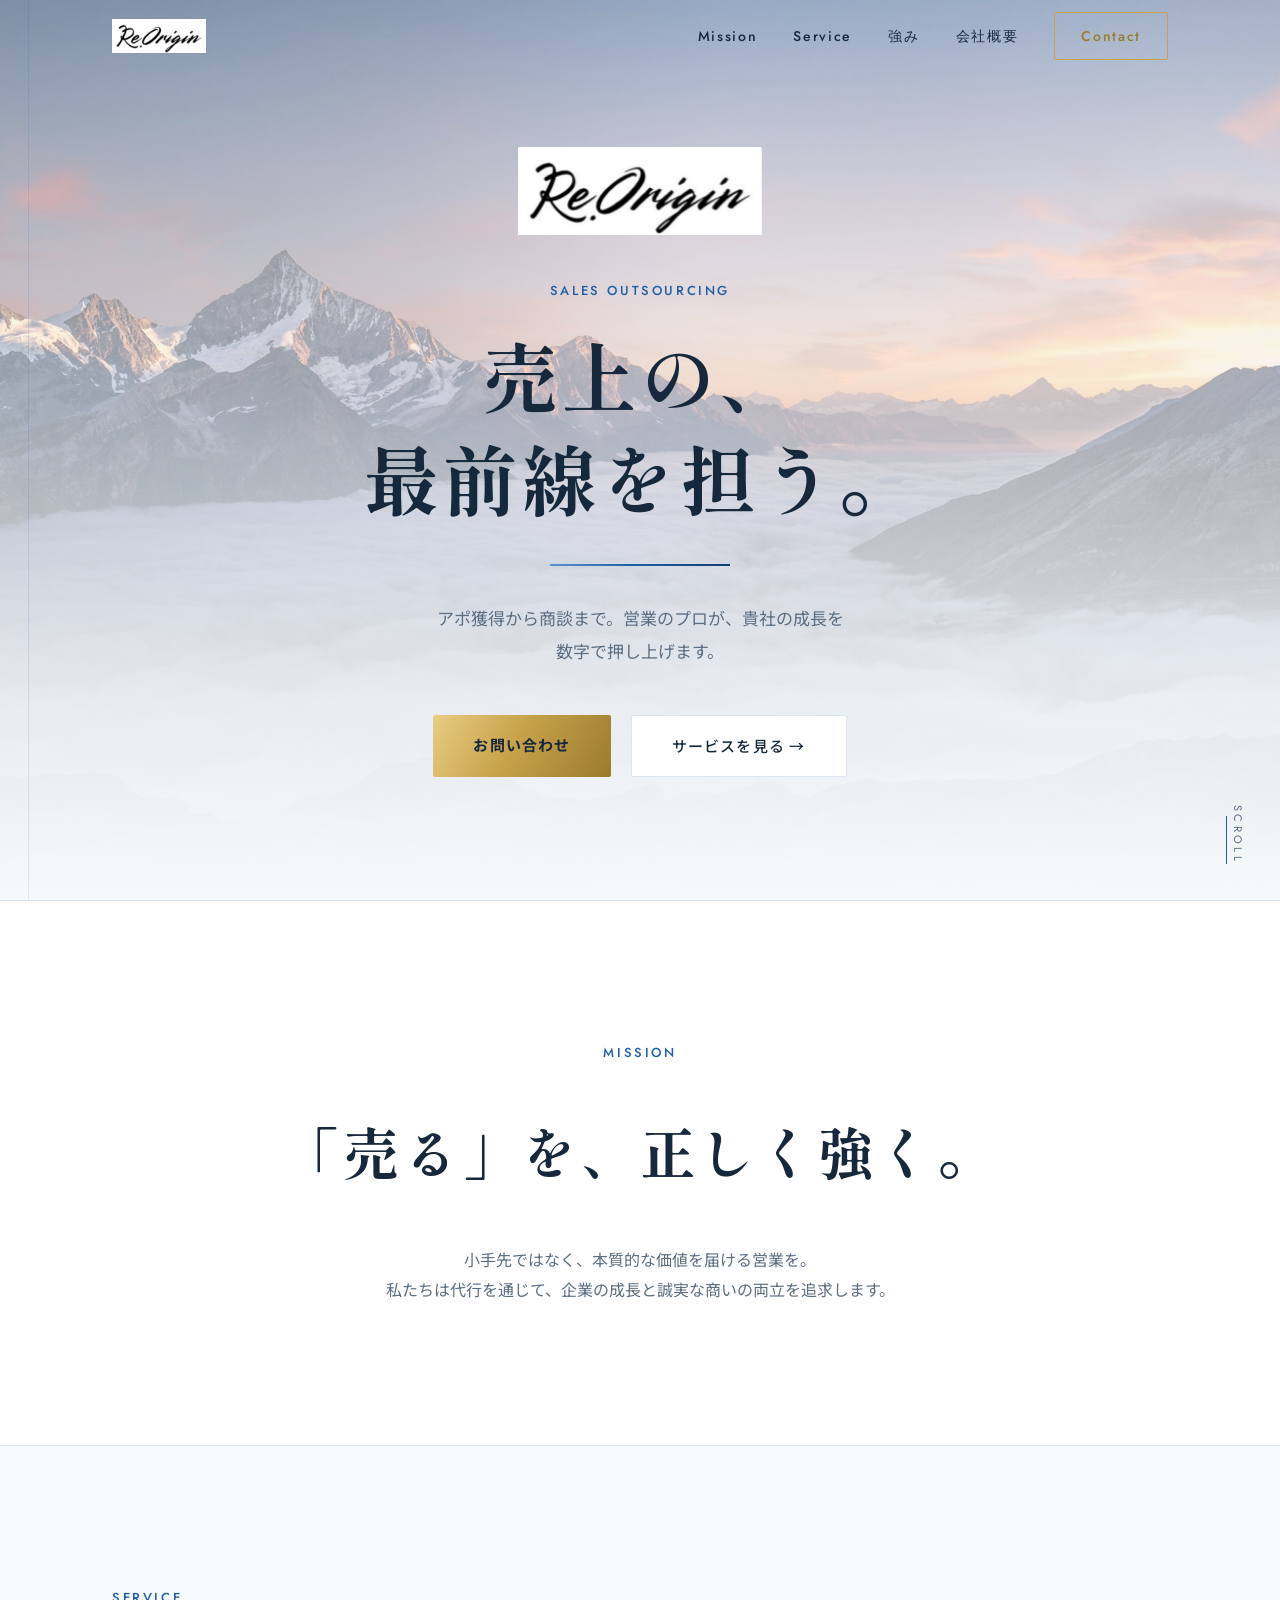
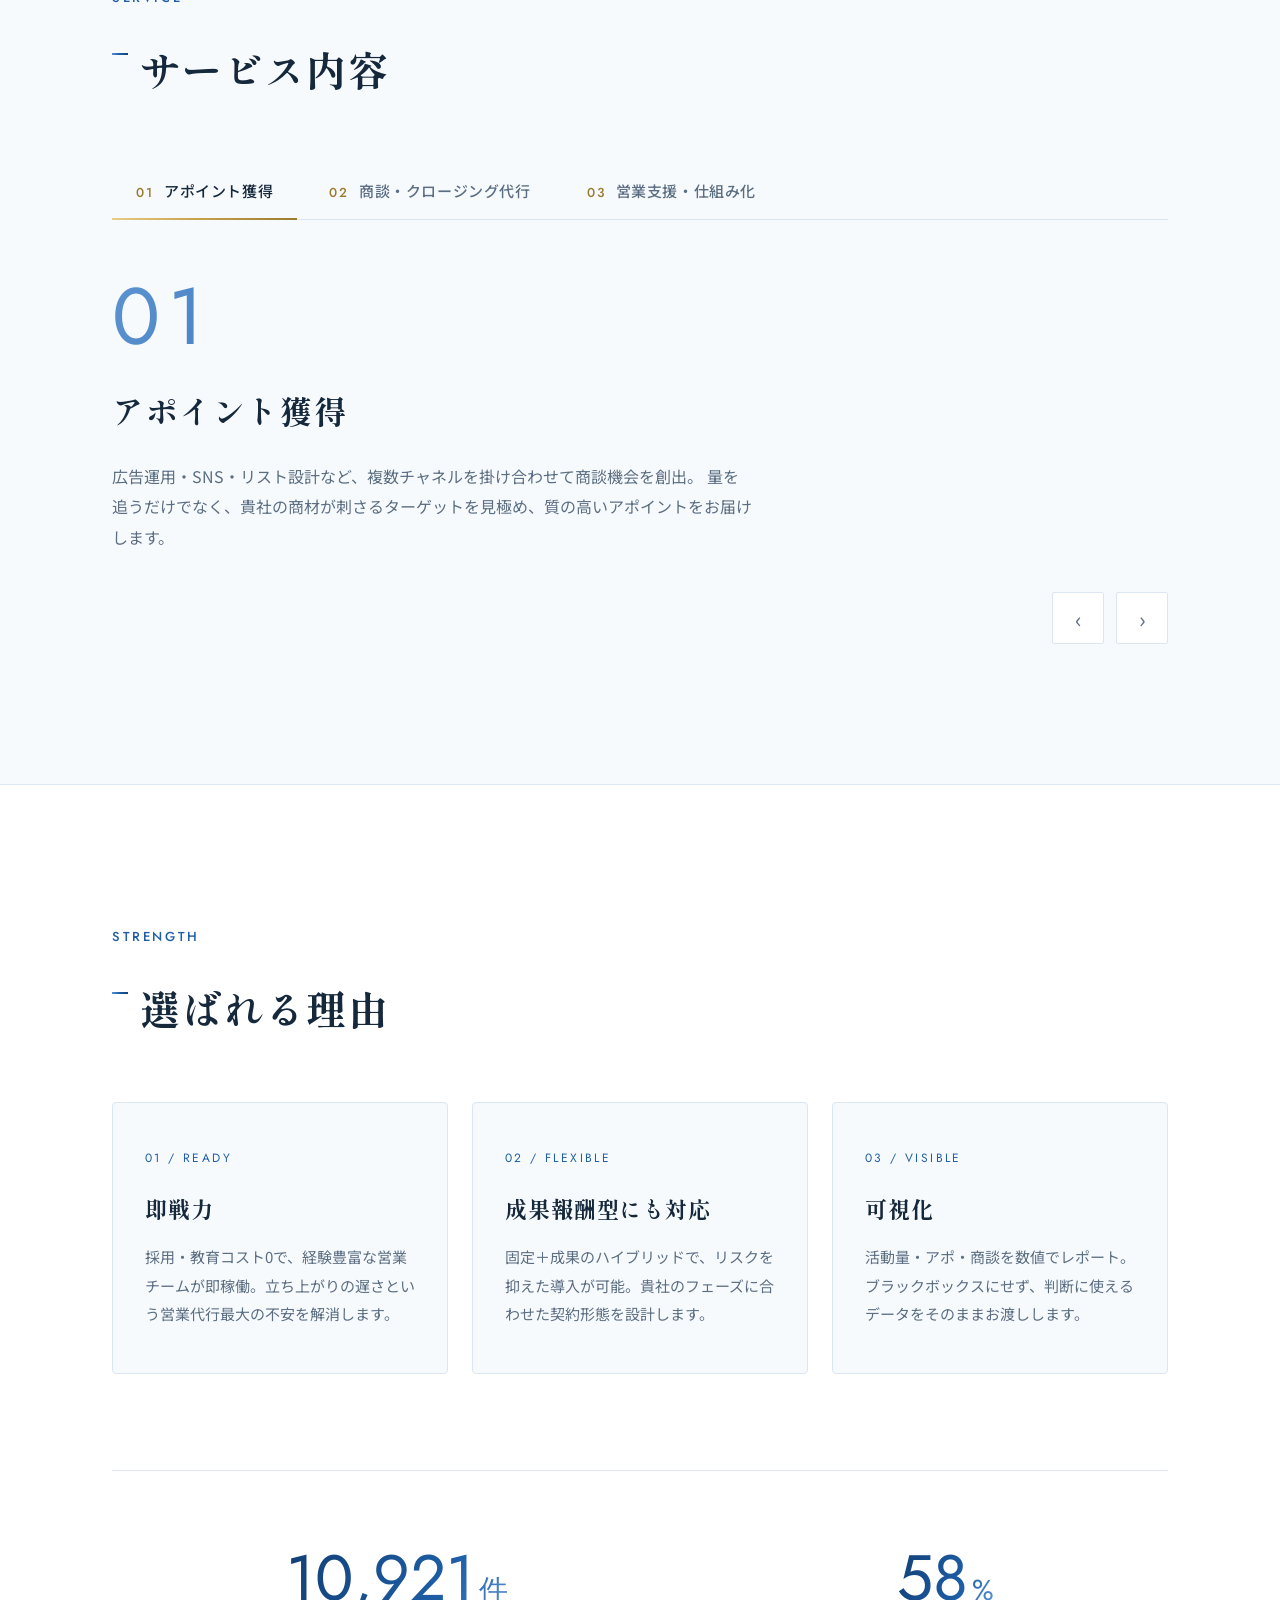
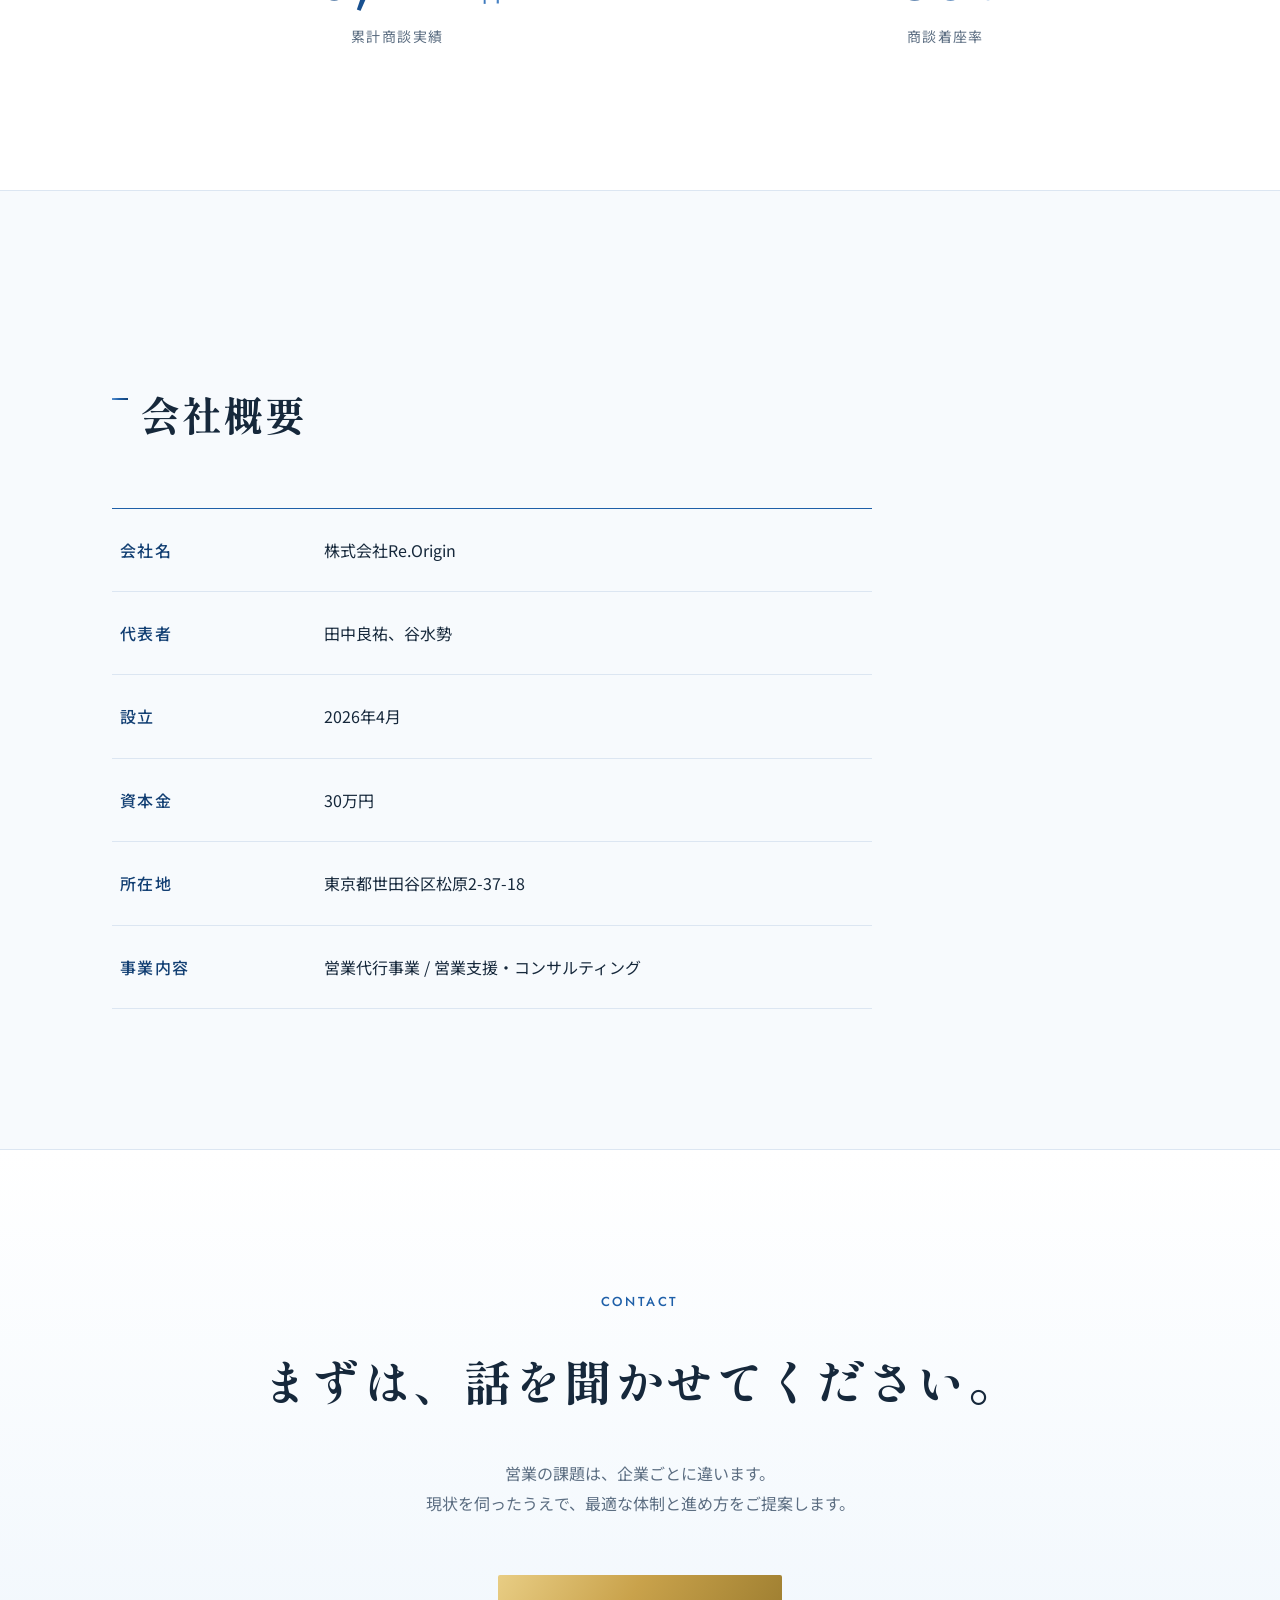
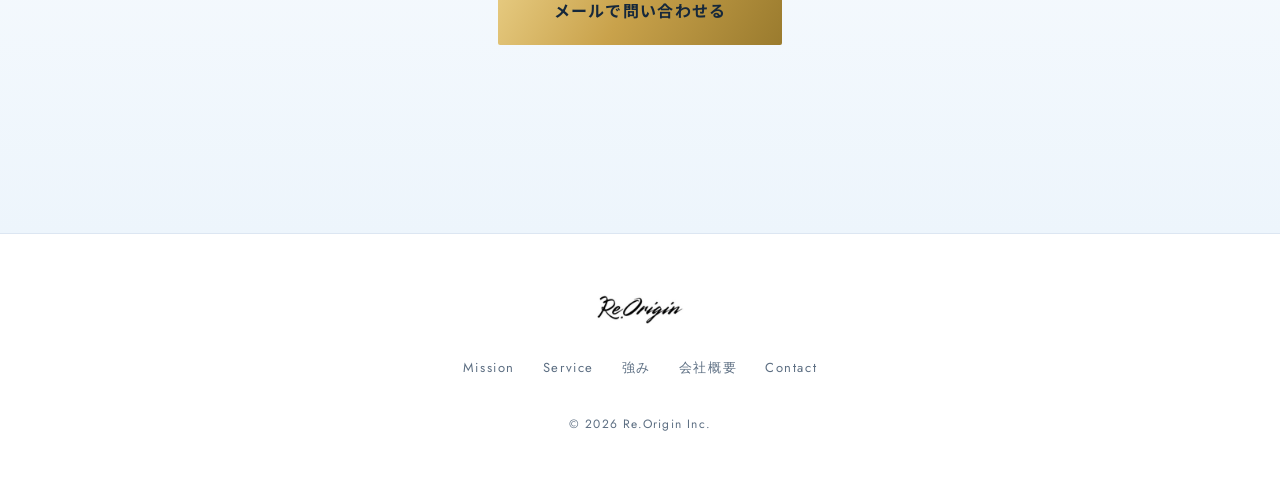
==== commit 869c33ed: "ヒーロー刷新: 実写の朝日背景(hero.jpg)＋ロゴを上部センター配置＋センター揃えのコーポレート構成へ Co-Authored-By: Claude Opus 4.8 <noreply@anth" ====
--- a/index.html
+++ b/index.html
@@ -52,6 +52,7 @@
     <!-- ============ 6-1. ヒーロー ============ -->
     <section class="hero" id="hero">
       <div class="container">
+        <img src="assets/logo.png" alt="株式会社Re.Origin" class="hero-logo" width="238" height="86">
         <p class="eyebrow hero-eyebrow">SALES OUTSOURCING</p>
         <h1 class="hero-title">
           <span class="hero-line"><span>売上の、</span></span>
--- a/css/style.css
+++ b/css/style.css
@@ -276,47 +276,25 @@
   display: flex;
   align-items: center;
   position: relative;
-  padding: var(--nav-height) 0 80px;
+  padding: calc(var(--nav-height) + 32px) 0 80px;
   overflow: hidden;
-  /* 淡い青空＋遠景の山並み（薄い景色の背景） */
+  text-align: center;
+  /* 実写の朝日と山並み。白のオーバーレイで薄く上品に（下端はページ基調色へ溶ける） */
   background:
-    url("data:image/svg+xml,%3Csvg xmlns='http://www.w3.org/2000/svg' viewBox='0 0 1440 320' preserveAspectRatio='none'%3E%3Cpath fill='%23DCE9F6' d='M0,224L80,208C160,192,320,160,480,165.3C640,171,800,213,960,224C1120,235,1280,213,1360,202.7L1440,192L1440,320L0,320Z'/%3E%3Cpath fill='%23E9F2FB' opacity='0.85' d='M0,288L120,272C240,256,480,224,720,224C960,224,1200,256,1320,272L1440,288L1440,320L0,320Z'/%3E%3C/svg%3E") bottom center / 100% auto no-repeat,
-    linear-gradient(180deg, #D8EAFA 0%, #EDF5FC 55%, #F7FAFD 100%);
-}
-/* 太陽の光（暖色の光暈をやわらかく） */
-.hero::before,
-.hero::after{
-  content: "";
-  position: absolute;
-  border-radius: 50%;
-  pointer-events: none;
-  filter: blur(60px);
-}
-.hero::before{
-  width: 640px;
-  height: 640px;
-  top: -180px;
-  right: -120px;
-  background: radial-gradient(circle, rgba(255,214,140,.5), rgba(255,236,200,.22) 40%, transparent 65%);
-  animation: driftA 18s ease-in-out infinite alternate;
-}
-.hero::after{
-  width: 480px;
-  height: 480px;
-  bottom: -200px;
-  left: 8%;
-  background: radial-gradient(circle, rgba(92,147,209,.14), transparent 65%);
-  animation: driftB 22s ease-in-out infinite alternate;
-}
-@keyframes driftA{
-  from{ transform: translate(0, 0) scale(1); }
-  to{ transform: translate(-60px, 50px) scale(1.1); }
-}
-@keyframes driftB{
-  from{ transform: translate(0, 0) scale(1); }
-  to{ transform: translate(70px, -50px) scale(1.1); }
+    linear-gradient(180deg, rgba(247,250,253,.30) 0%, rgba(247,250,253,.62) 45%, rgba(247,250,253,.92) 78%, #F7FAFD 100%),
+    url("../assets/hero.jpg") center top / cover no-repeat,
+    linear-gradient(180deg, #D8EAFA 0%, #F7FAFD 100%);
 }
 .hero .container{ position: relative; z-index: 1; }
+/* 背景上部のロゴ（会社の顔として最初に見せる） */
+.hero-logo{
+  display: block;
+  margin: 0 auto 44px;
+  height: clamp(56px, 10vw, 88px);
+  width: auto;
+  opacity: 0;
+  animation: fadeUp .8s ease .1s forwards;
+}
 .hero-eyebrow{
   opacity: 0;
   animation: fadeUp .8s ease .2s forwards;
@@ -344,21 +322,23 @@
   width: 180px;
   height: 2px;
   background: var(--blue-grad);
-  margin: 36px 0;
+  margin: 36px auto;
   transform: scaleX(0);
-  transform-origin: left;
+  transform-origin: center;
   animation: drawLine 1s cubic-bezier(.22,.8,.3,1) 1.1s forwards;
 }
 .hero-sub{
   color: var(--muted);
   font-size: 17px;
   max-width: 560px;
+  margin: 0 auto;
   opacity: 0;
   animation: fadeUp .8s ease 1.3s forwards;
 }
 .hero-cta{
   display: flex;
   flex-wrap: wrap;
+  justify-content: center;
   gap: 20px;
   margin-top: 48px;
   opacity: 0;
@@ -823,6 +803,7 @@
   }
   html{ scroll-behavior: auto; }
   .reveal,
+  .hero-logo,
   .hero-eyebrow,
   .hero-sub,
   .hero-cta{ opacity: 1; transform: none; }
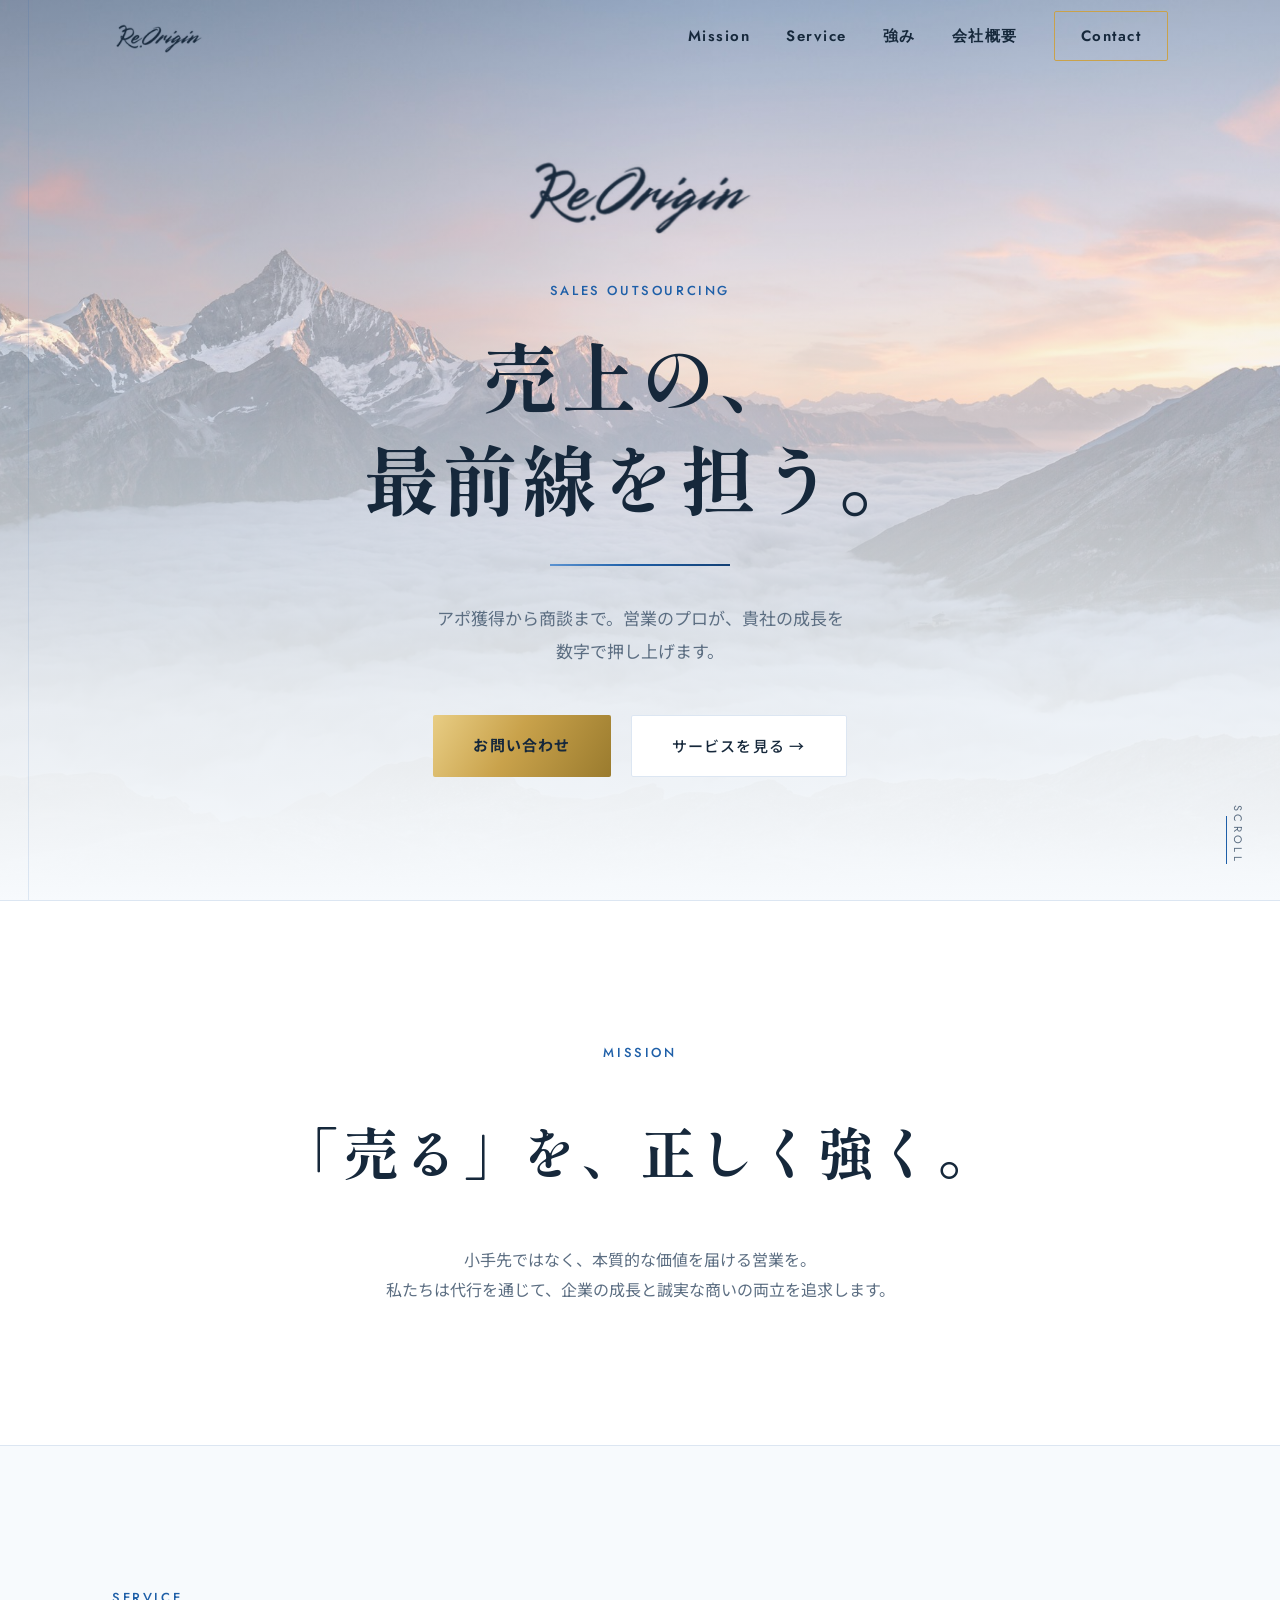
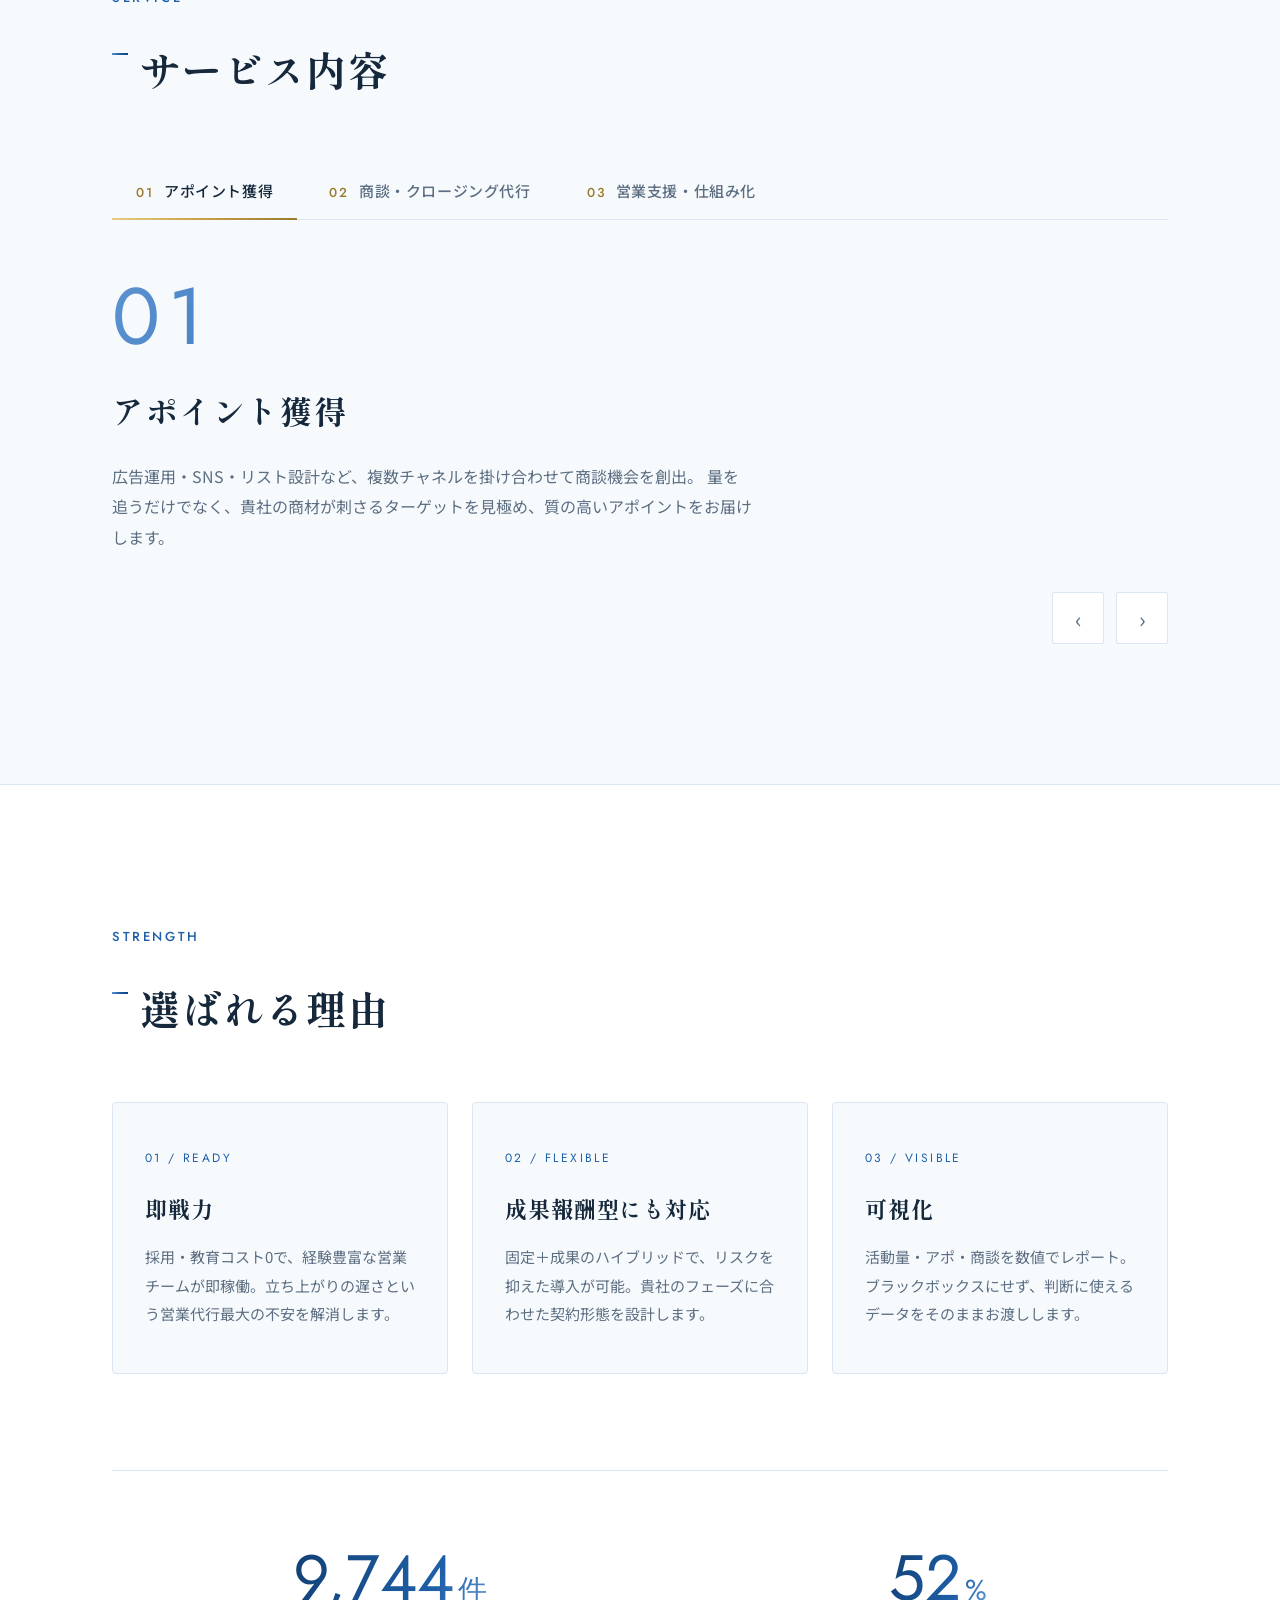
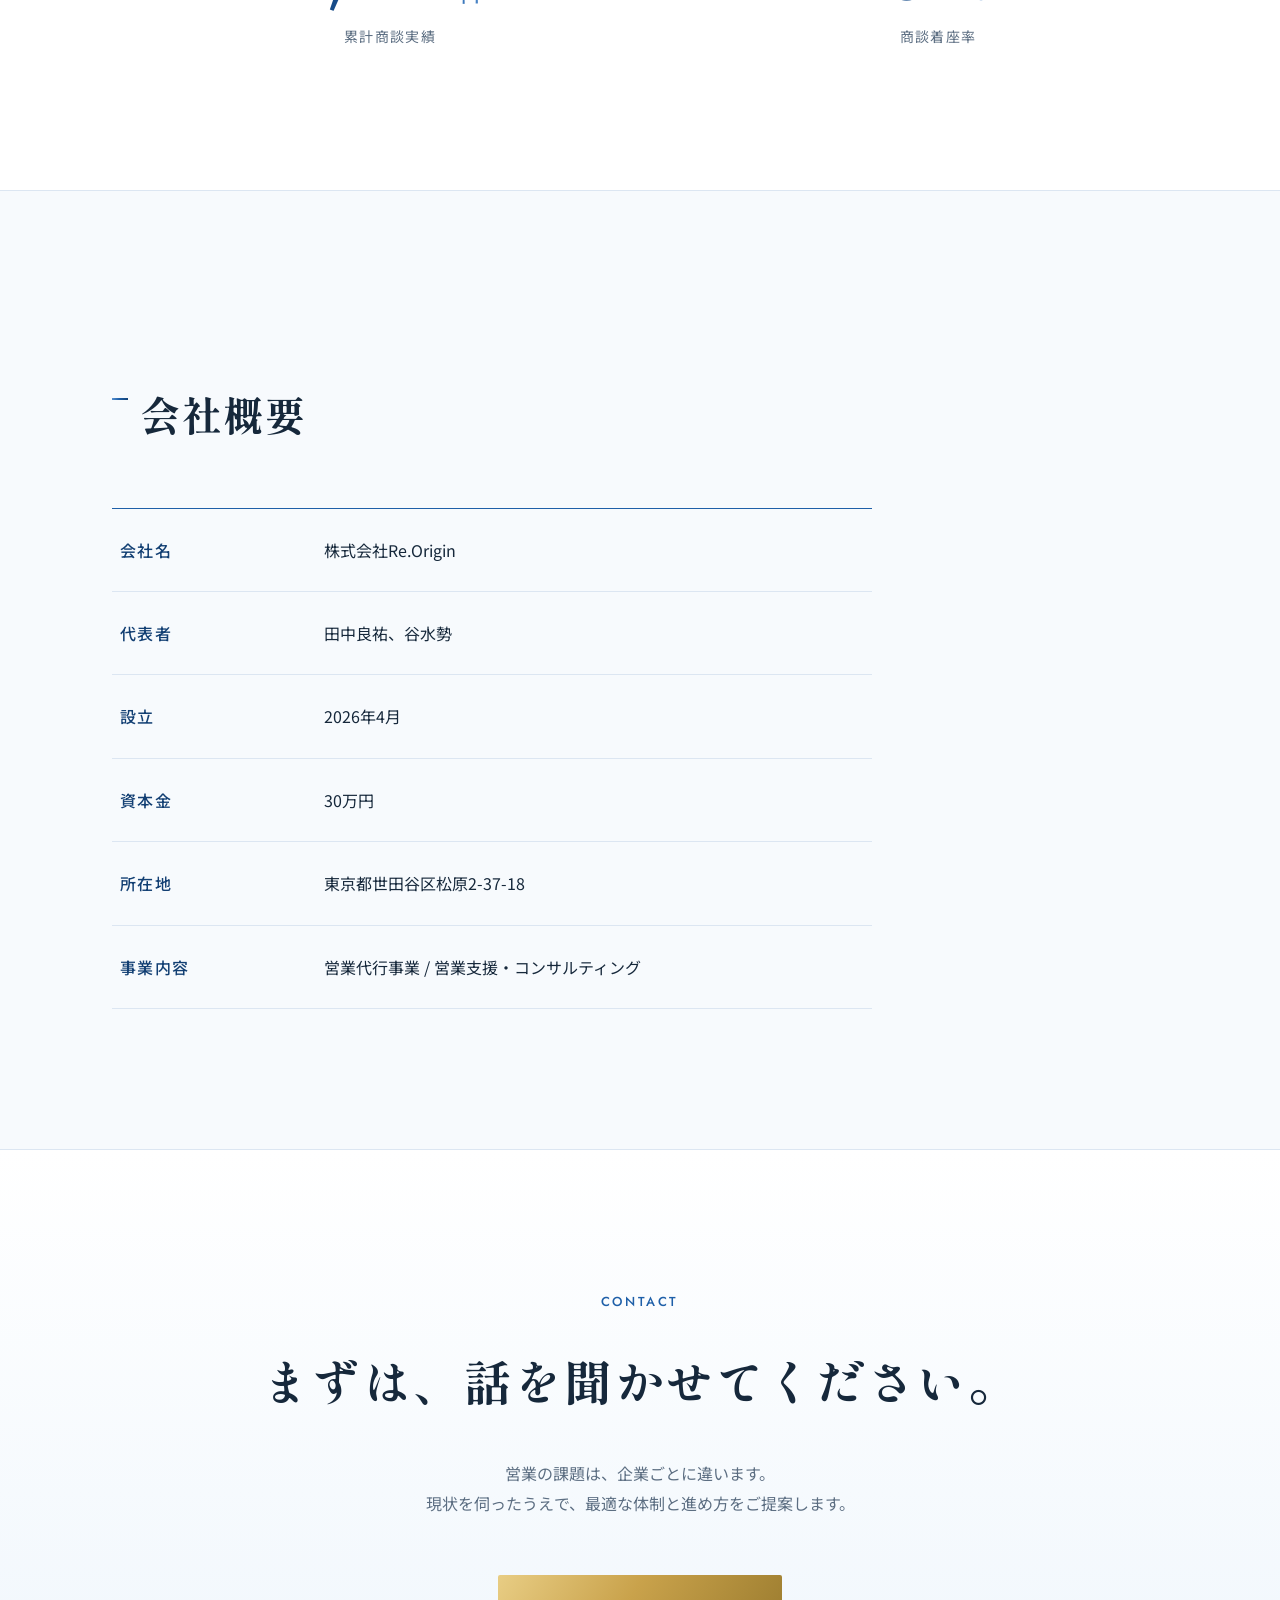
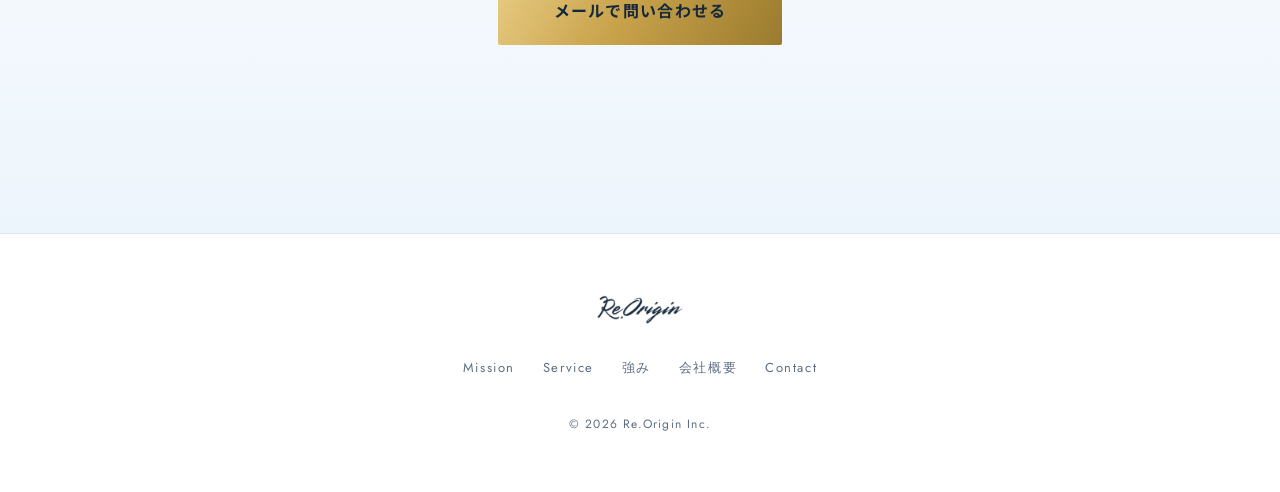
==== commit febd866e: "ロゴ白枠を根本解決(PNG白地を透明化=logo_tr.png)＋ナビ文字を太く大きく(600/15px) Co-Authored-By: Claude Opus 4.8 <noreply@anthr" ====
--- a/index.html
+++ b/index.html
@@ -18,7 +18,7 @@
   <!-- Google Fonts -->
   <link rel="preconnect" href="https://fonts.googleapis.com">
   <link rel="preconnect" href="https://fonts.gstatic.com" crossorigin>
-  <link href="https://fonts.googleapis.com/css2?family=Shippori+Mincho+B1:wght@600;700&family=Noto+Sans+JP:wght@400;500;700&family=Jost:wght@400;500&display=swap" rel="stylesheet">
+  <link href="https://fonts.googleapis.com/css2?family=Shippori+Mincho+B1:wght@600;700&family=Noto+Sans+JP:wght@400;500;700&family=Jost:wght@400;500;600&display=swap" rel="stylesheet">
 
   <link rel="stylesheet" href="css/style.css">
 </head>
@@ -31,7 +31,7 @@
   <header class="site-nav" id="siteNav">
     <div class="nav-inner">
       <a href="#hero" class="nav-logo">
-        <img src="assets/logo.png" alt="株式会社Re.Origin" width="238" height="86">
+        <img src="assets/logo_tr.png" alt="株式会社Re.Origin" width="238" height="86">
       </a>
 
       <nav class="nav-links" id="navLinks" aria-label="メインナビゲーション">
@@ -52,7 +52,7 @@
     <!-- ============ 6-1. ヒーロー ============ -->
     <section class="hero" id="hero">
       <div class="container">
-        <img src="assets/logo.png" alt="株式会社Re.Origin" class="hero-logo" width="238" height="86">
+        <img src="assets/logo_tr.png" alt="株式会社Re.Origin" class="hero-logo" width="238" height="86">
         <p class="eyebrow hero-eyebrow">SALES OUTSOURCING</p>
         <h1 class="hero-title">
           <span class="hero-line"><span>売上の、</span></span>
@@ -209,7 +209,7 @@
   <footer class="site-footer">
     <div class="container footer-inner">
       <p class="footer-logo">
-        <img src="assets/logo.png" alt="株式会社Re.Origin" width="238" height="86">
+        <img src="assets/logo_tr.png" alt="株式会社Re.Origin" width="238" height="86">
       </p>
       <nav class="footer-links" aria-label="フッターナビゲーション">
         <a href="#mission">Mission</a>
--- a/css/style.css
+++ b/css/style.css
@@ -202,7 +202,7 @@
   display: flex;
   align-items: center;
 }
-/* ロゴ画像（黒文字）は白地にそのまま表示 */
+/* ロゴ画像（透過PNG・濃紺） */
 .nav-logo img,
 .footer-logo img{
   height: 34px;
@@ -217,9 +217,10 @@
 }
 .nav-links a{
   font-family: var(--font-en);
-  font-weight: 500;
-  font-size: 14px;
-  letter-spacing: 0.12em;
+  font-weight: 600;
+  font-size: 15px;
+  letter-spacing: 0.1em;
+  color: var(--text);
   position: relative;
   padding: 6px 0;
 }
@@ -282,7 +283,7 @@
   /* 実写の朝日と山並み。白のオーバーレイで薄く上品に（下端はページ基調色へ溶ける） */
   background:
     linear-gradient(180deg, rgba(247,250,253,.30) 0%, rgba(247,250,253,.62) 45%, rgba(247,250,253,.92) 78%, #F7FAFD 100%),
-    url("../assets/hero.jpg") center top / cover no-repeat,
+    url("../assets/hero_bg.jpg") center top / cover no-repeat,
     linear-gradient(180deg, #D8EAFA 0%, #F7FAFD 100%);
 }
 .hero .container{ position: relative; z-index: 1; }
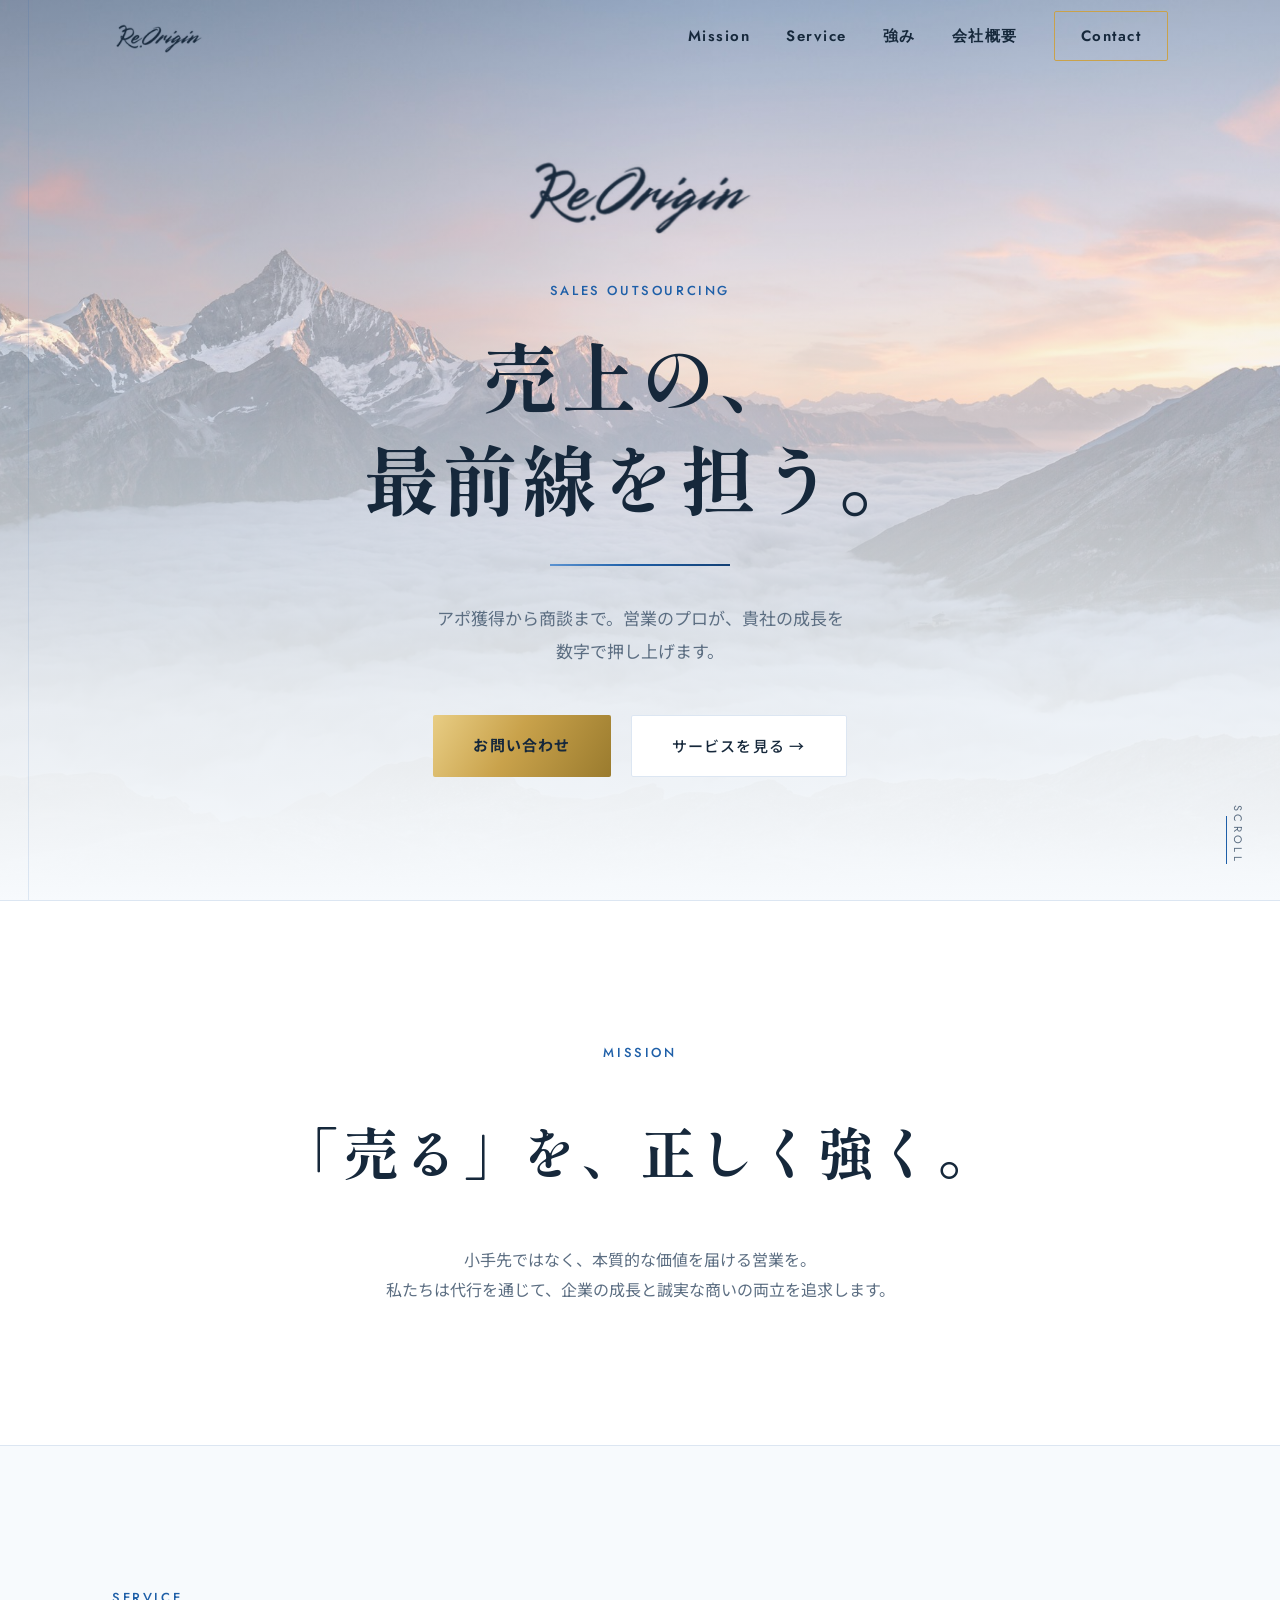
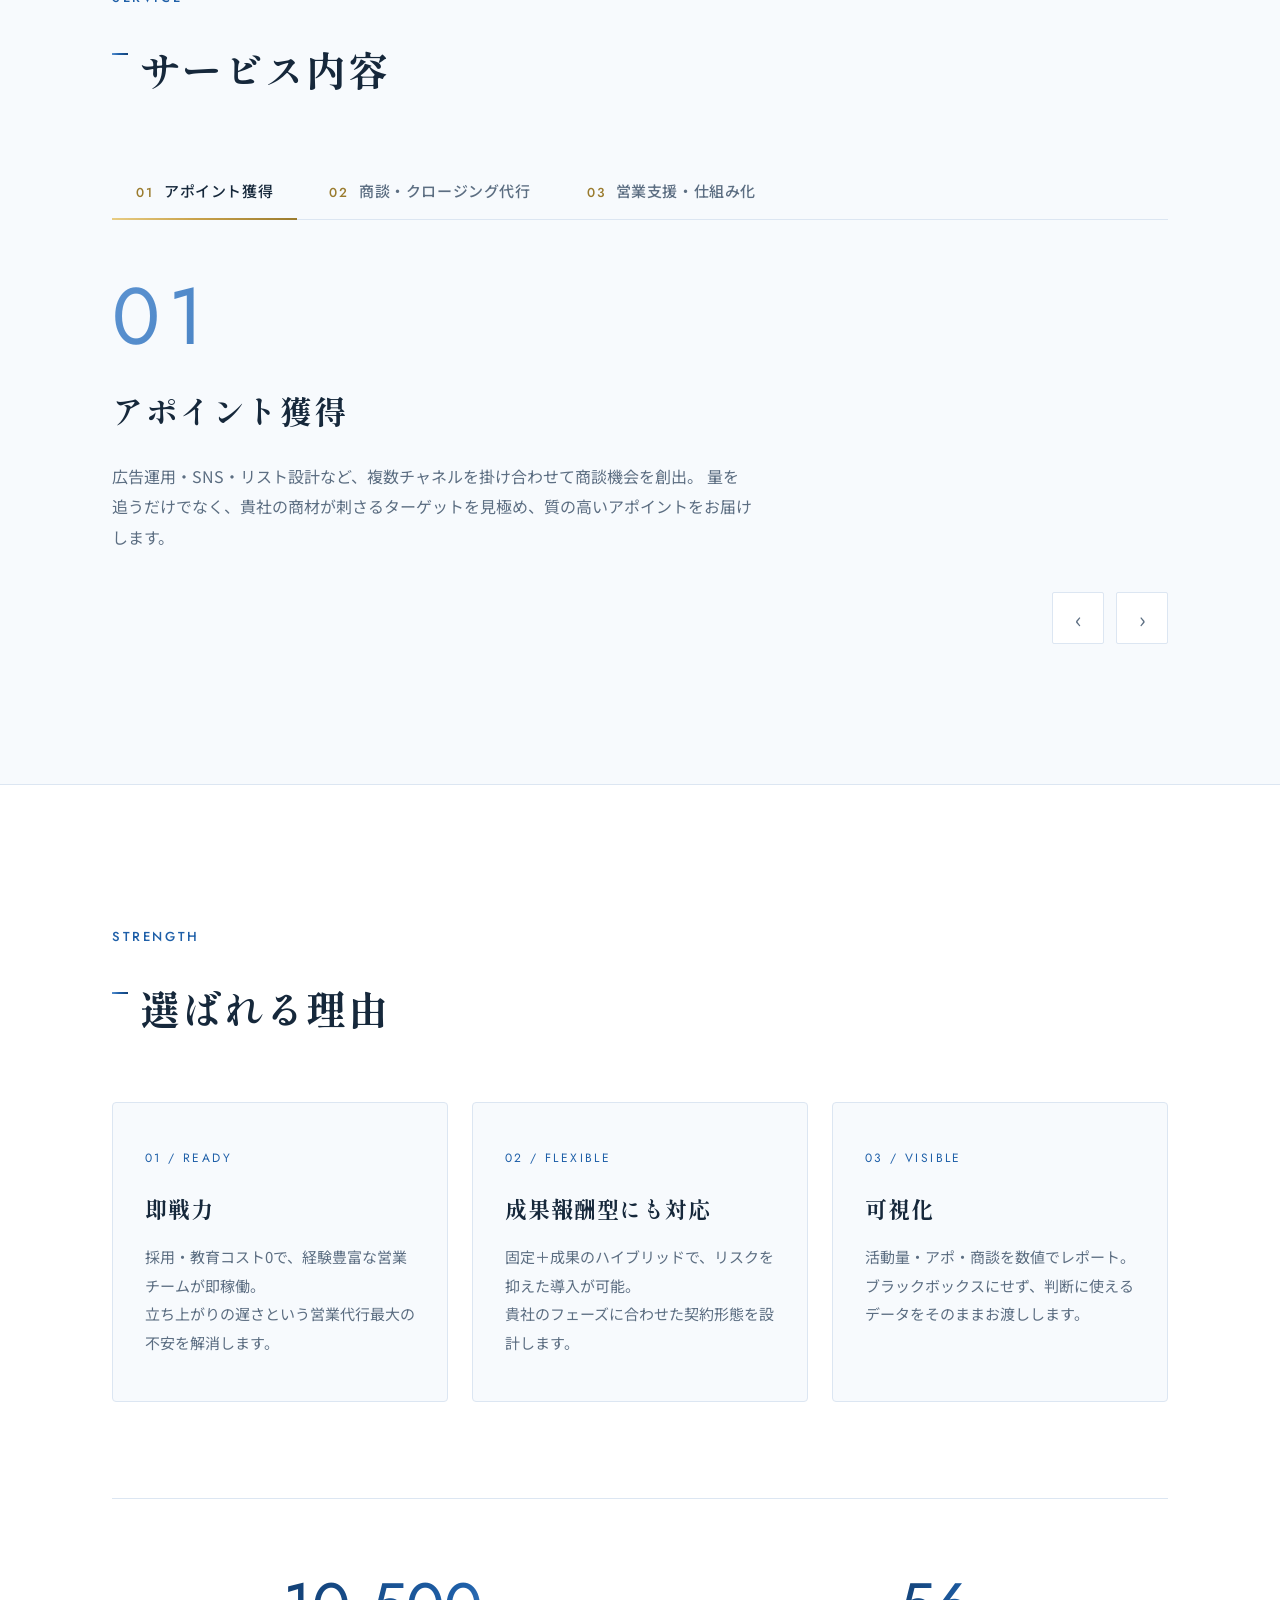
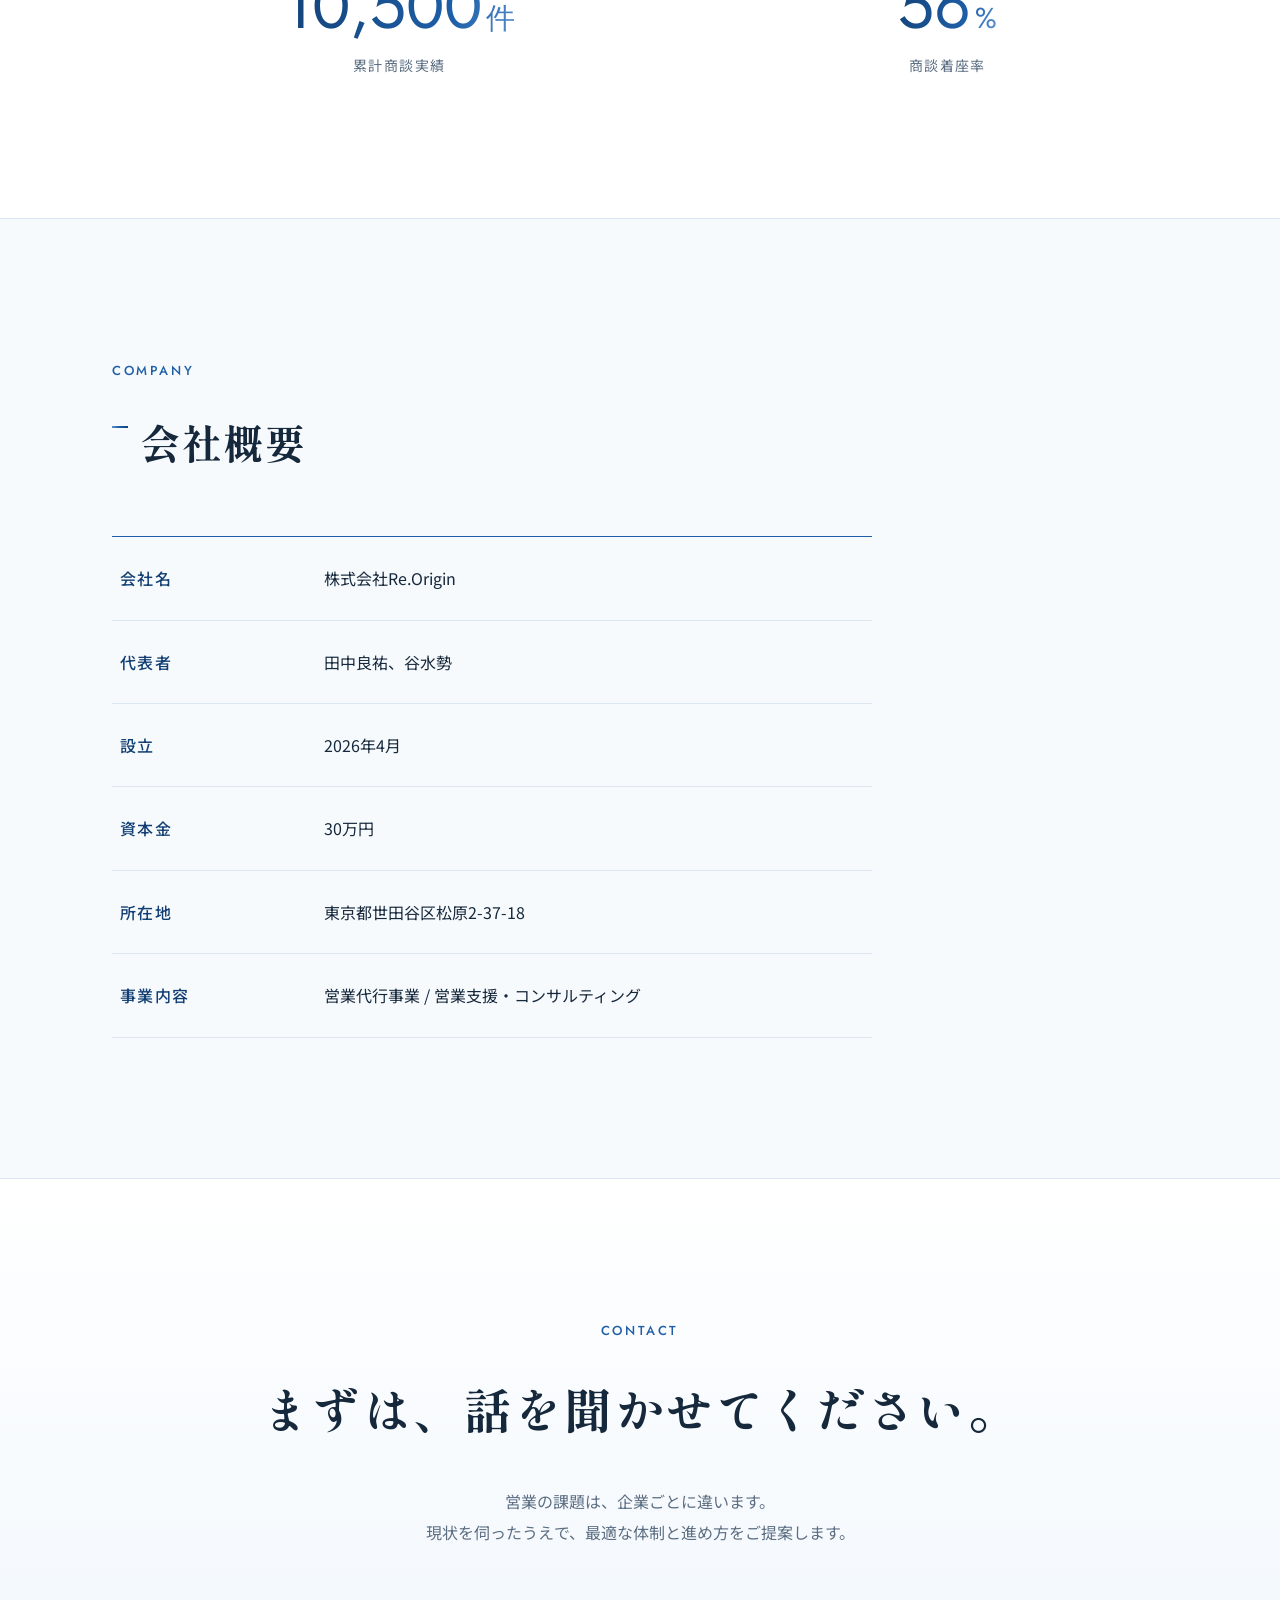
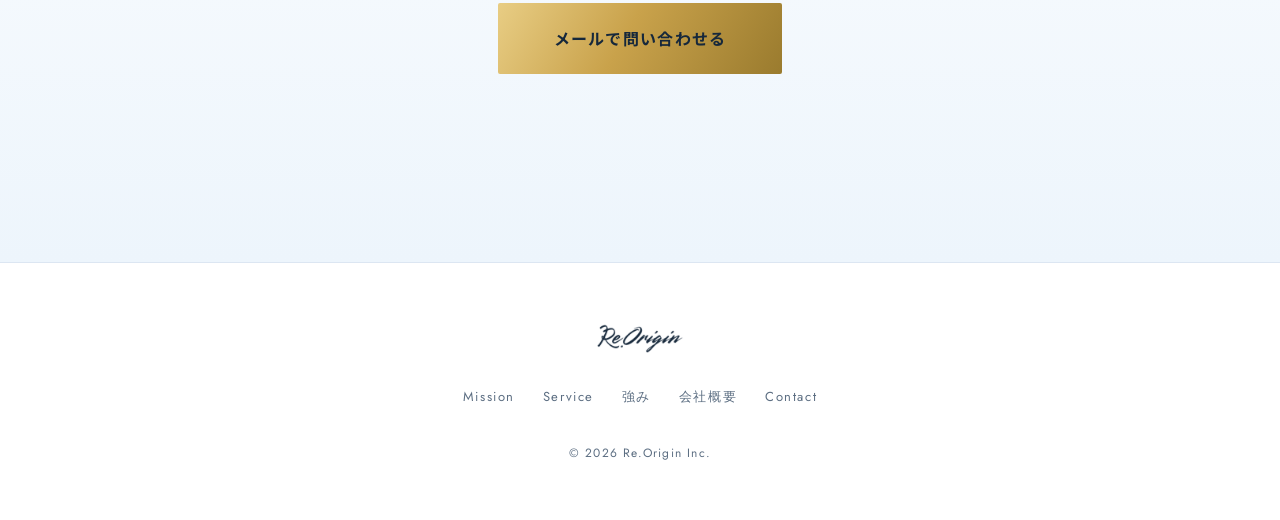
==== commit ba0ba2cd: "強みカード3枚の説明文を「。」で改行（文単位で行を分ける） Co-Authored-By: Claude Opus 4.8 <noreply@anthropic.com>" ====
--- a/index.html
+++ b/index.html
@@ -145,17 +145,17 @@
           <article class="strength-card reveal">
             <p class="card-label">01 / READY</p>
             <h3 class="card-title">即戦力</h3>
-            <p class="card-body">採用・教育コスト0で、経験豊富な営業チームが即稼働。立ち上がりの遅さという営業代行最大の不安を解消します。</p>
+            <p class="card-body">採用・教育コスト0で、経験豊富な営業チームが即稼働。<br>立ち上がりの遅さという営業代行最大の不安を解消します。</p>
           </article>
           <article class="strength-card reveal">
             <p class="card-label">02 / FLEXIBLE</p>
             <h3 class="card-title">成果報酬型にも対応</h3>
-            <p class="card-body">固定＋成果のハイブリッドで、リスクを抑えた導入が可能。貴社のフェーズに合わせた契約形態を設計します。</p>
+            <p class="card-body">固定＋成果のハイブリッドで、リスクを抑えた導入が可能。<br>貴社のフェーズに合わせた契約形態を設計します。</p>
           </article>
           <article class="strength-card reveal">
             <p class="card-label">03 / VISIBLE</p>
             <h3 class="card-title">可視化</h3>
-            <p class="card-body">活動量・アポ・商談を数値でレポート。ブラックボックスにせず、判断に使えるデータをそのままお渡しします。</p>
+            <p class="card-body">活動量・アポ・商談を数値でレポート。<br>ブラックボックスにせず、判断に使えるデータをそのままお渡しします。</p>
           </article>
         </div>
 
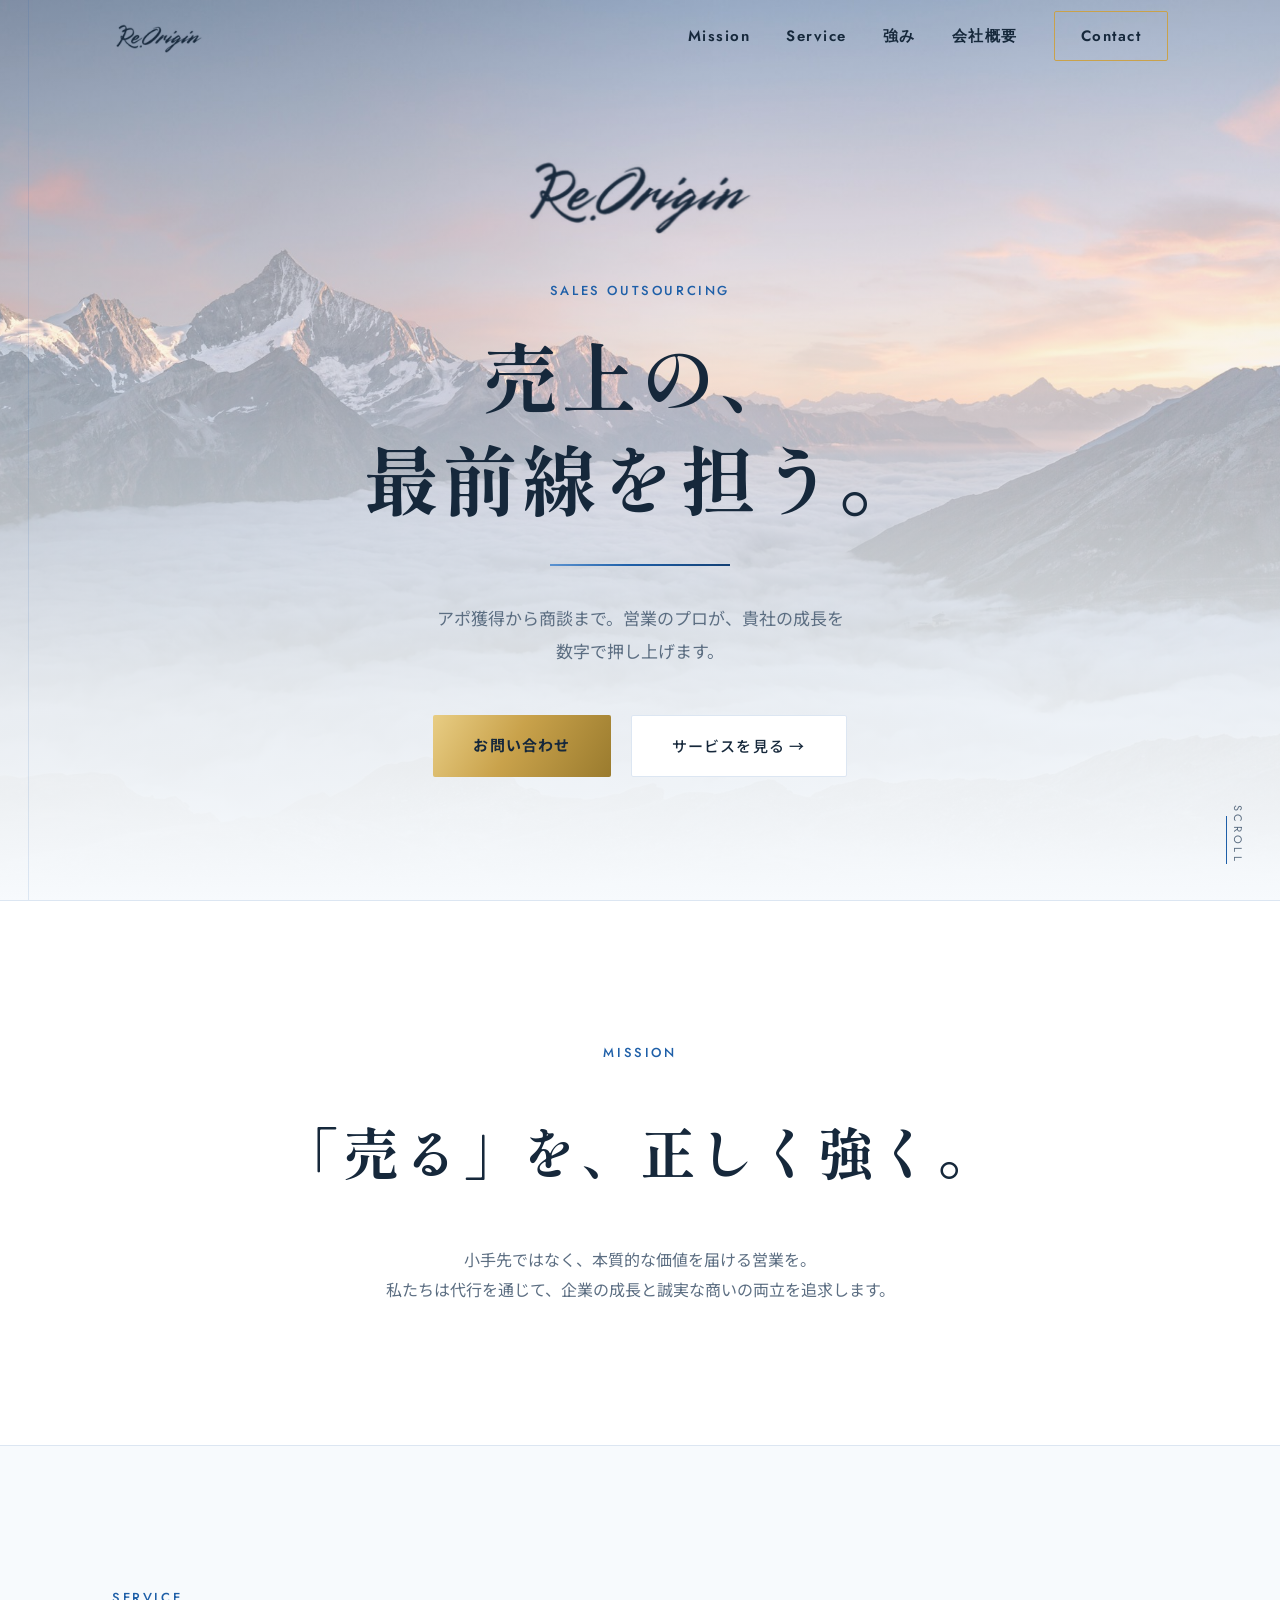
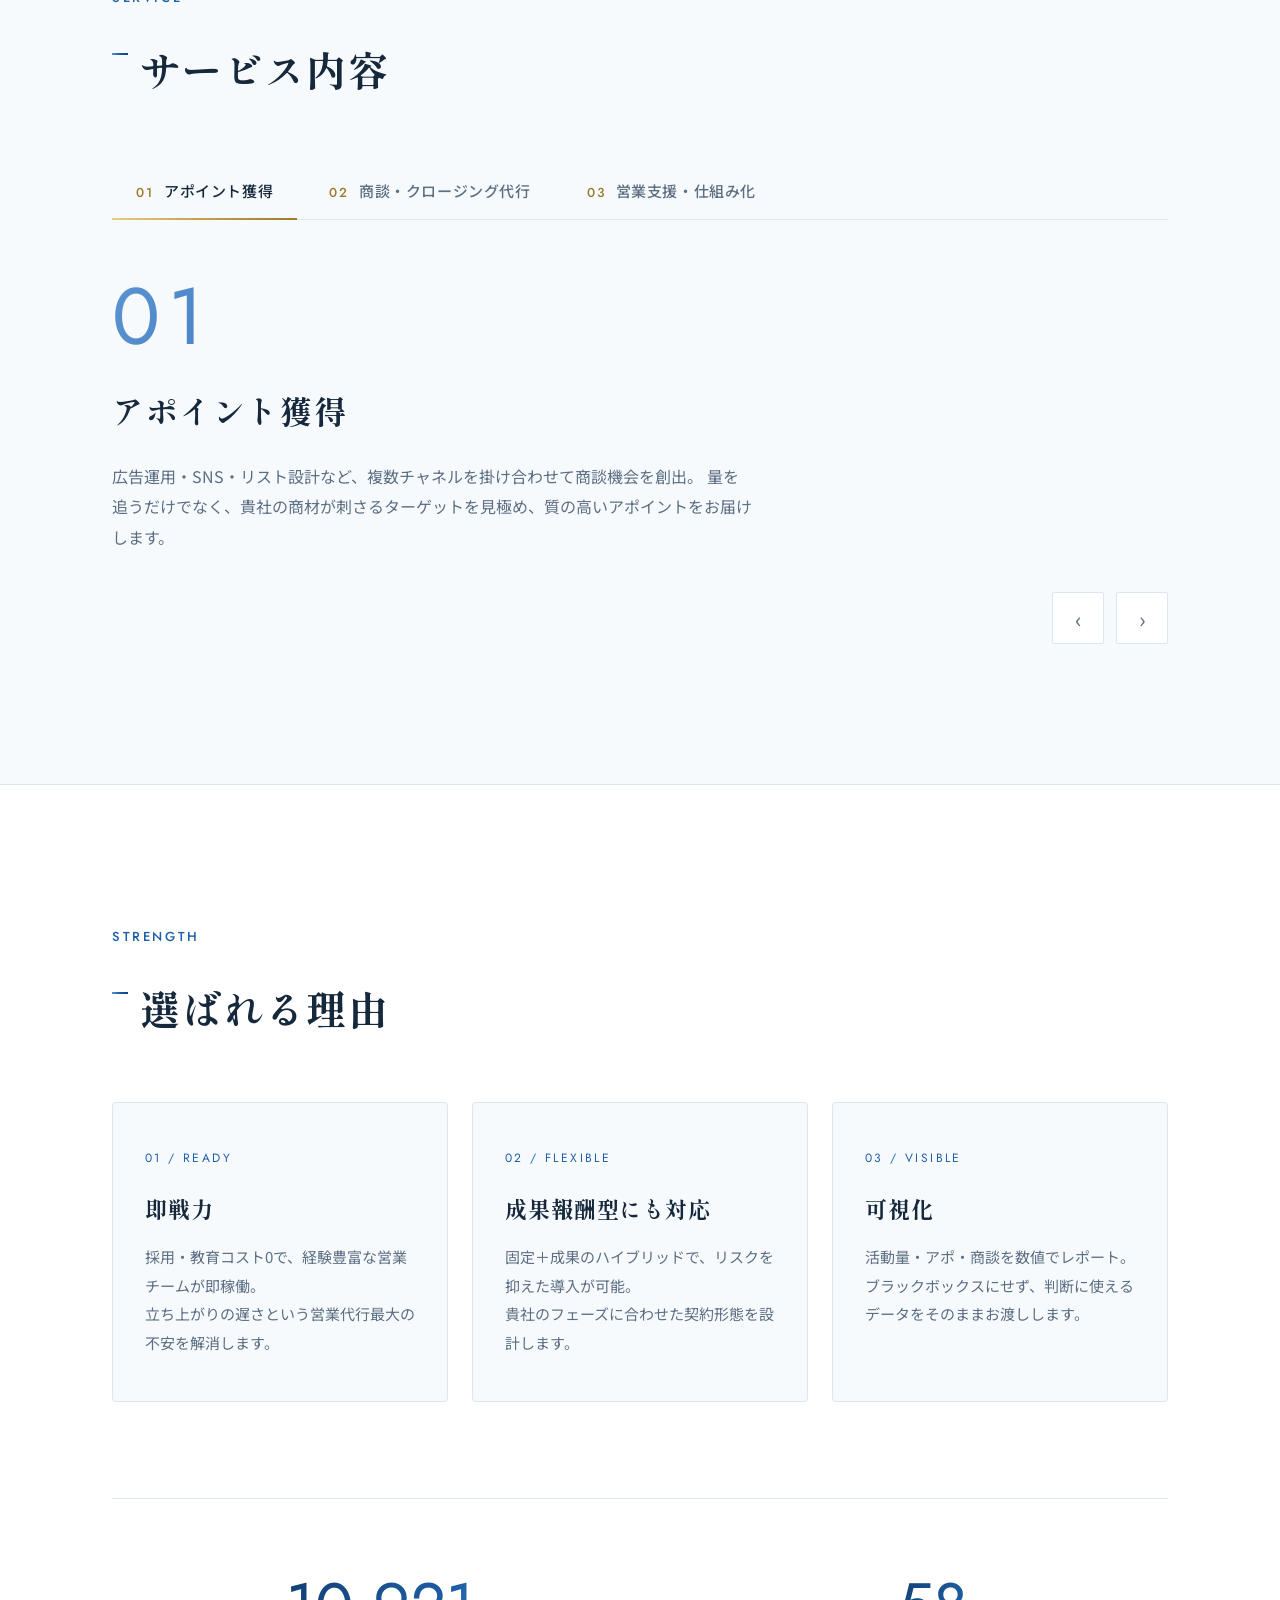
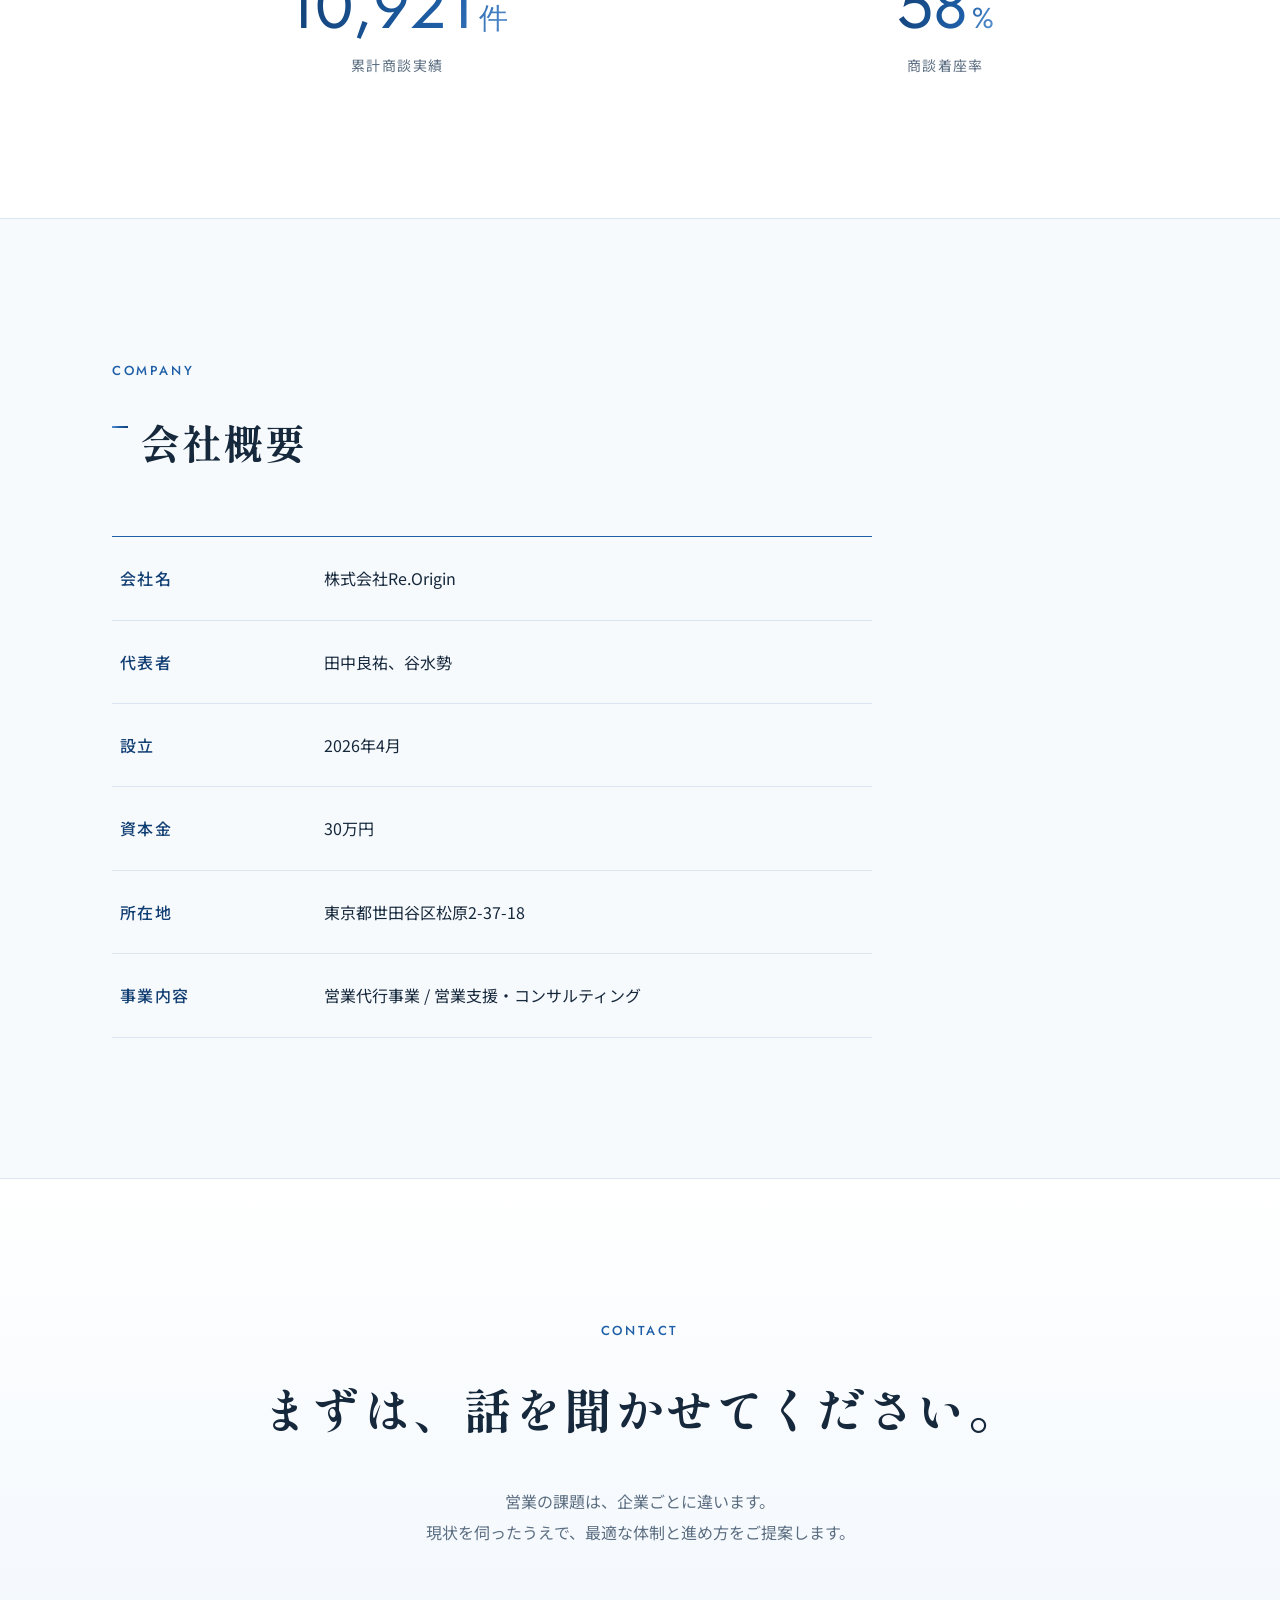
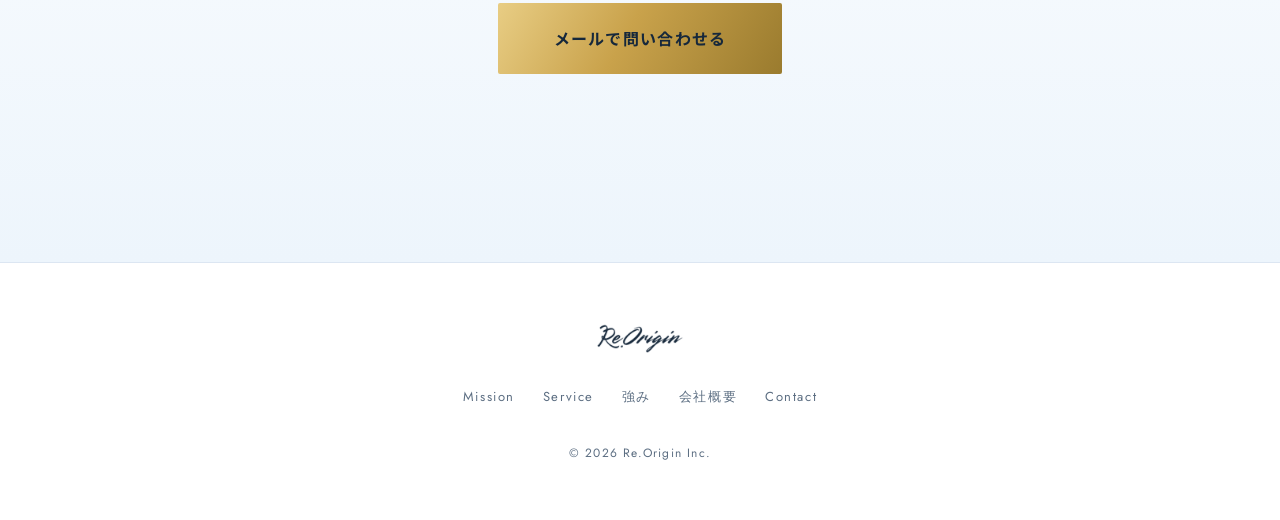
==== commit 9d4592ce: "独自ドメイン移行: og:urlをreorigin-t.jpに更新 Co-Authored-By: Claude Fable 5 <noreply@anthropic.com>" ====
--- a/index.html
+++ b/index.html
@@ -12,7 +12,7 @@
   <meta property="og:title" content="株式会社Re.Origin｜営業代行・営業支援">
   <meta property="og:description" content="アポ獲得から商談・クロージングまで。営業のプロが、貴社の成長を数字で押し上げます。">
   <meta property="og:image" content="assets/ogp.jpg">
-  <meta property="og:url" content="https://k1999s1209-rgb.github.io/reorigin-site/">
+  <meta property="og:url" content="https://reorigin-t.jp/">
   <meta name="twitter:card" content="summary_large_image">
 
   <!-- Google Fonts -->
